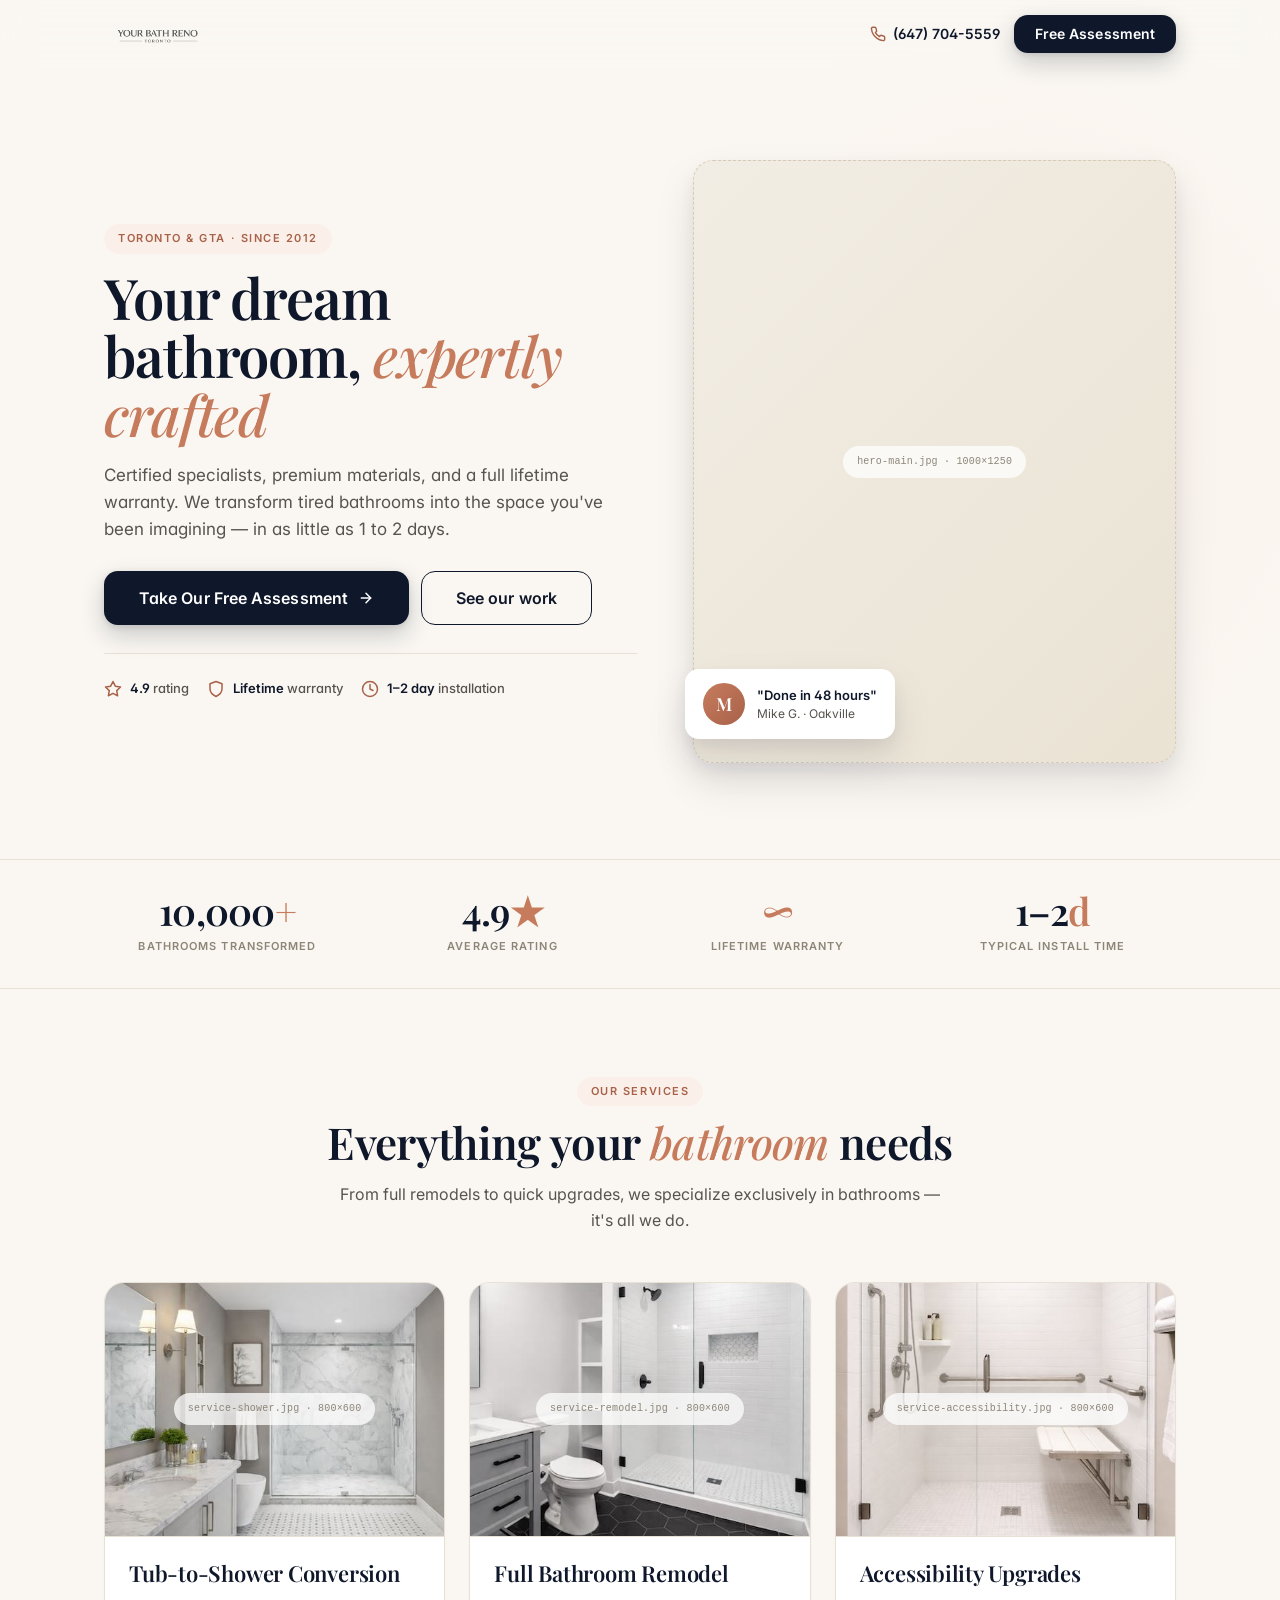
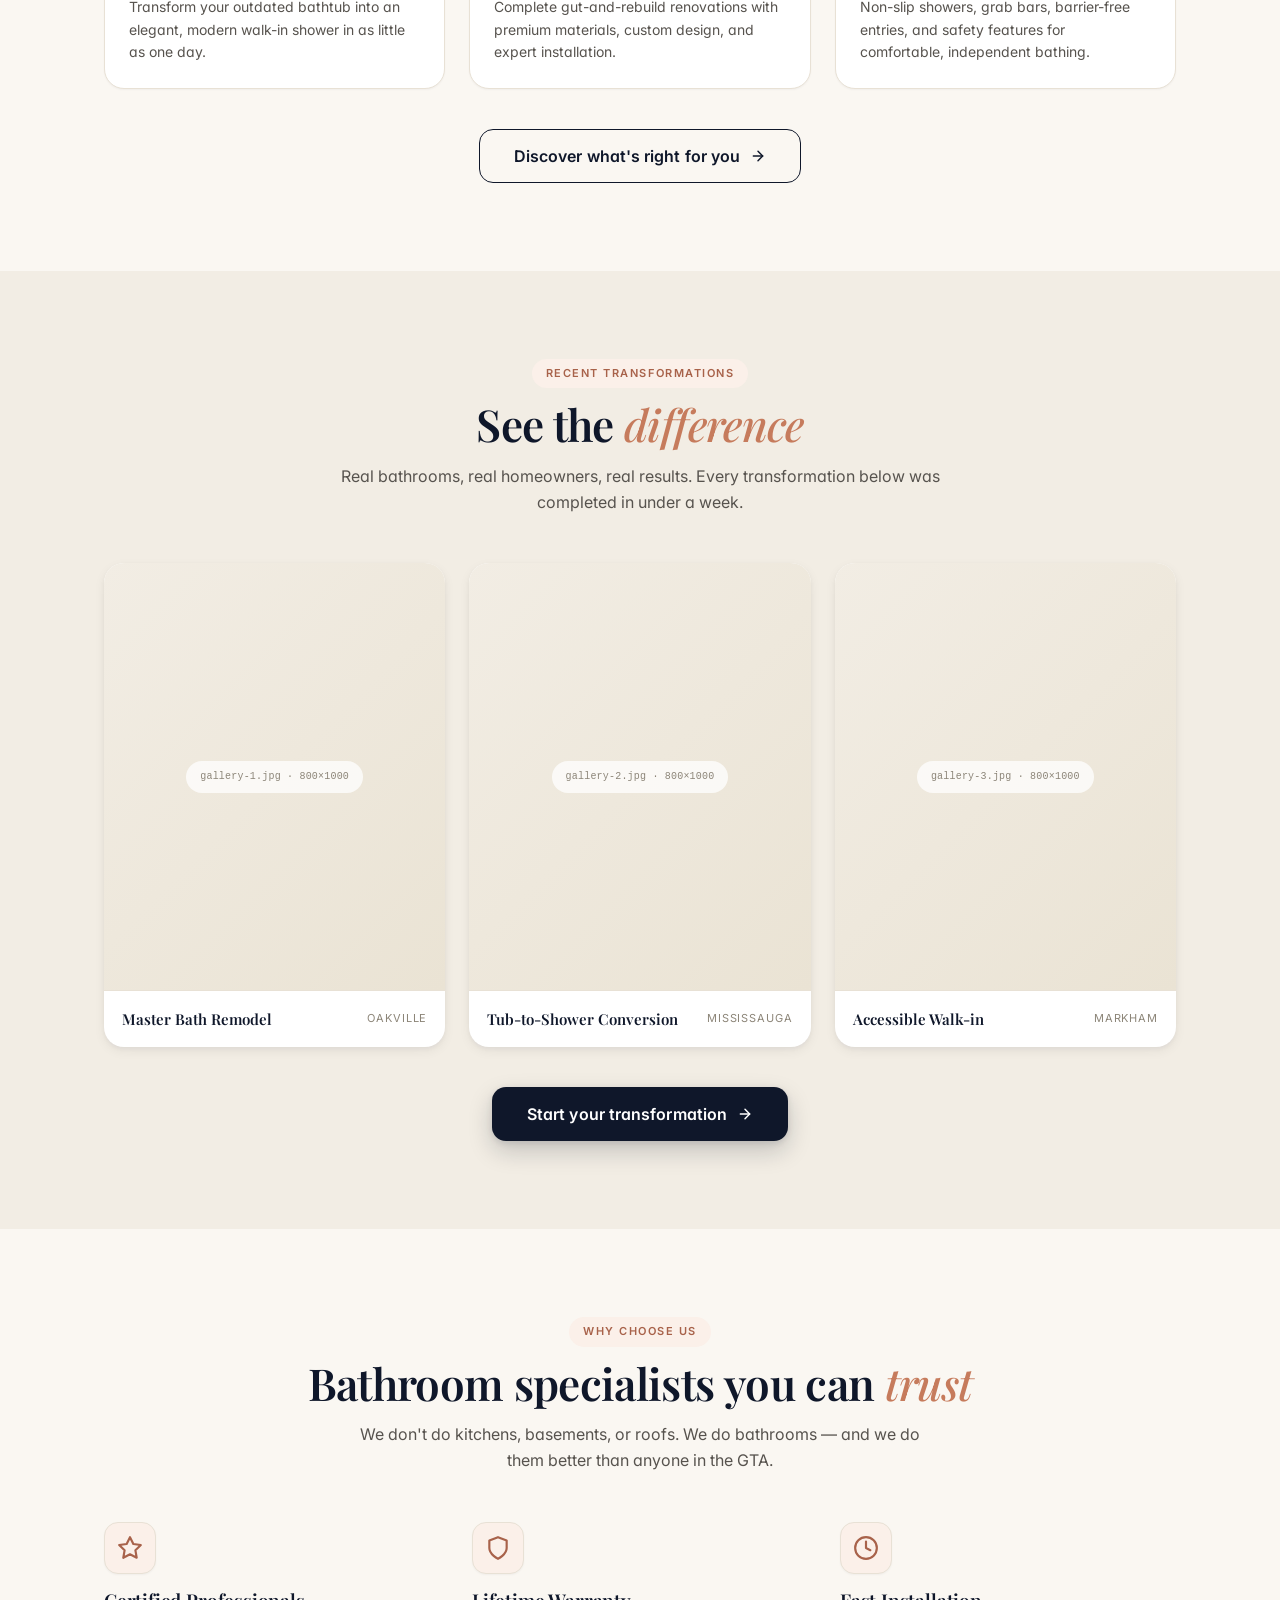
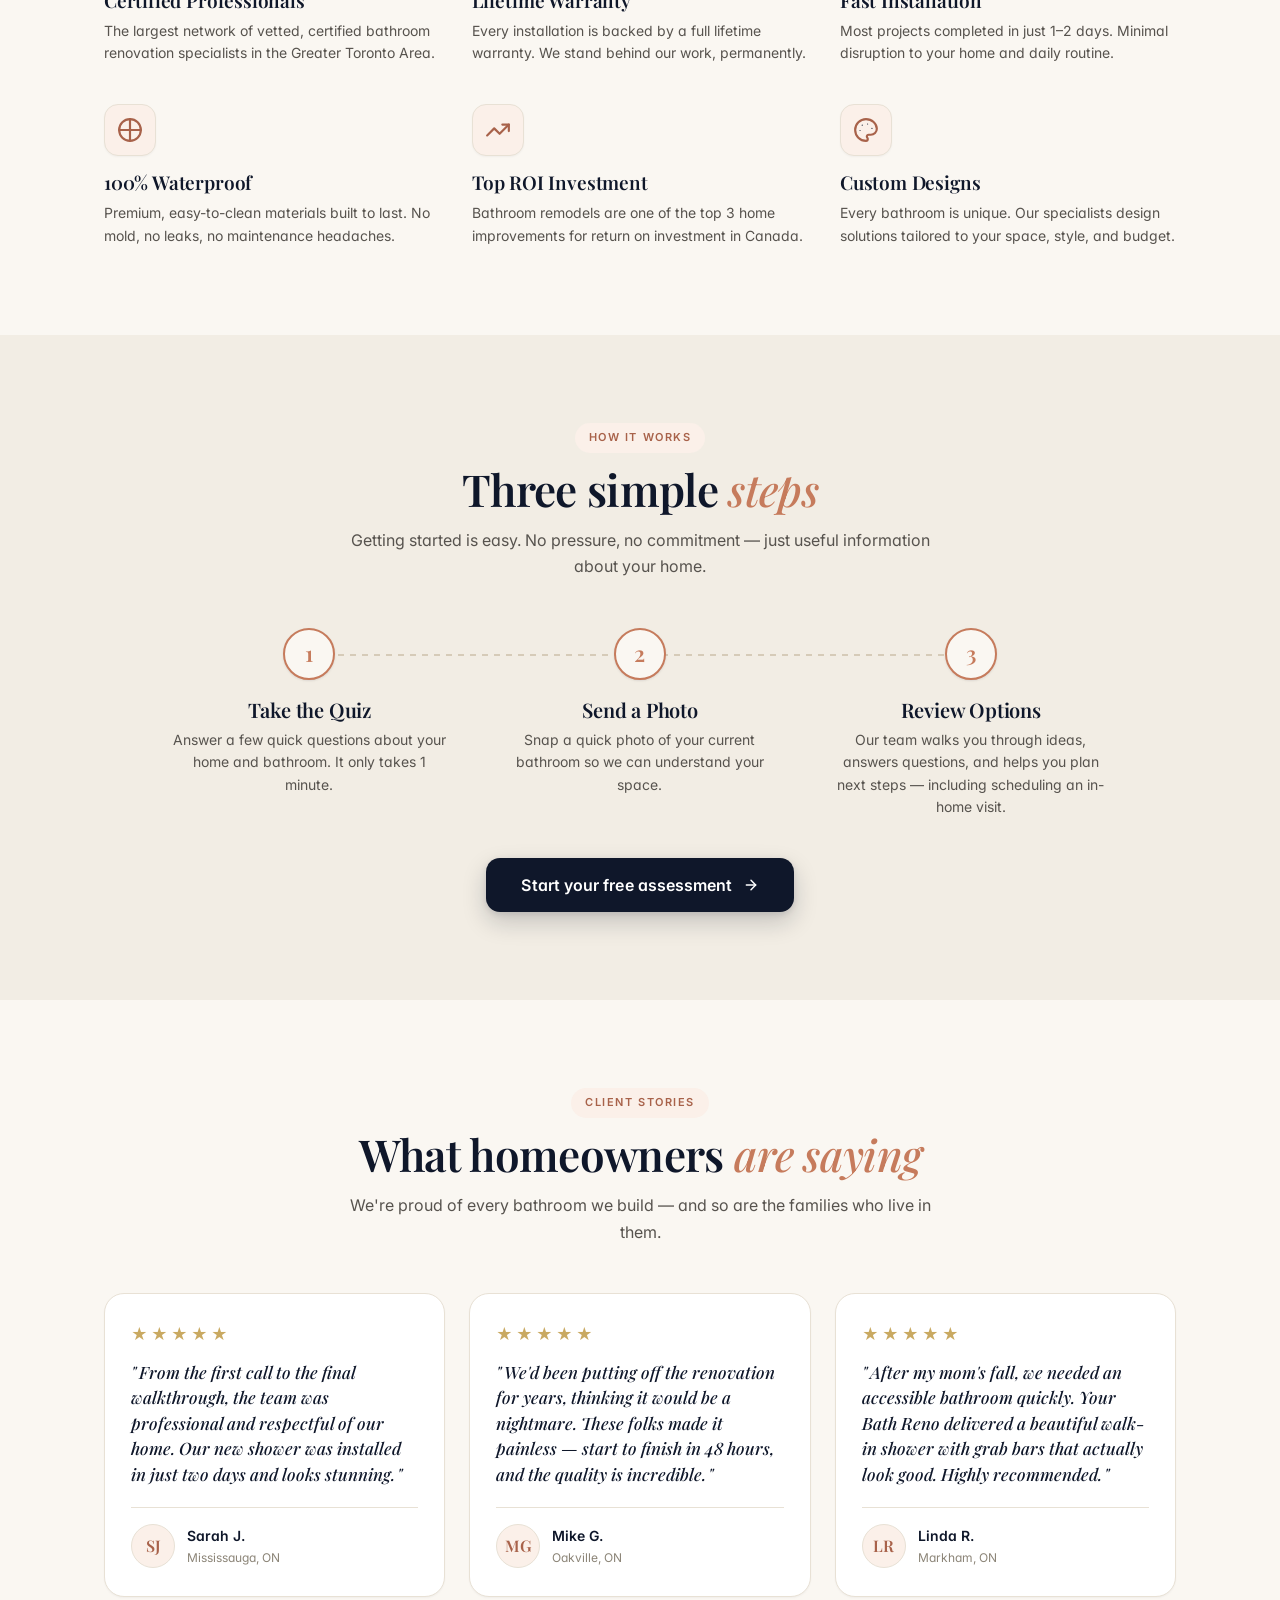
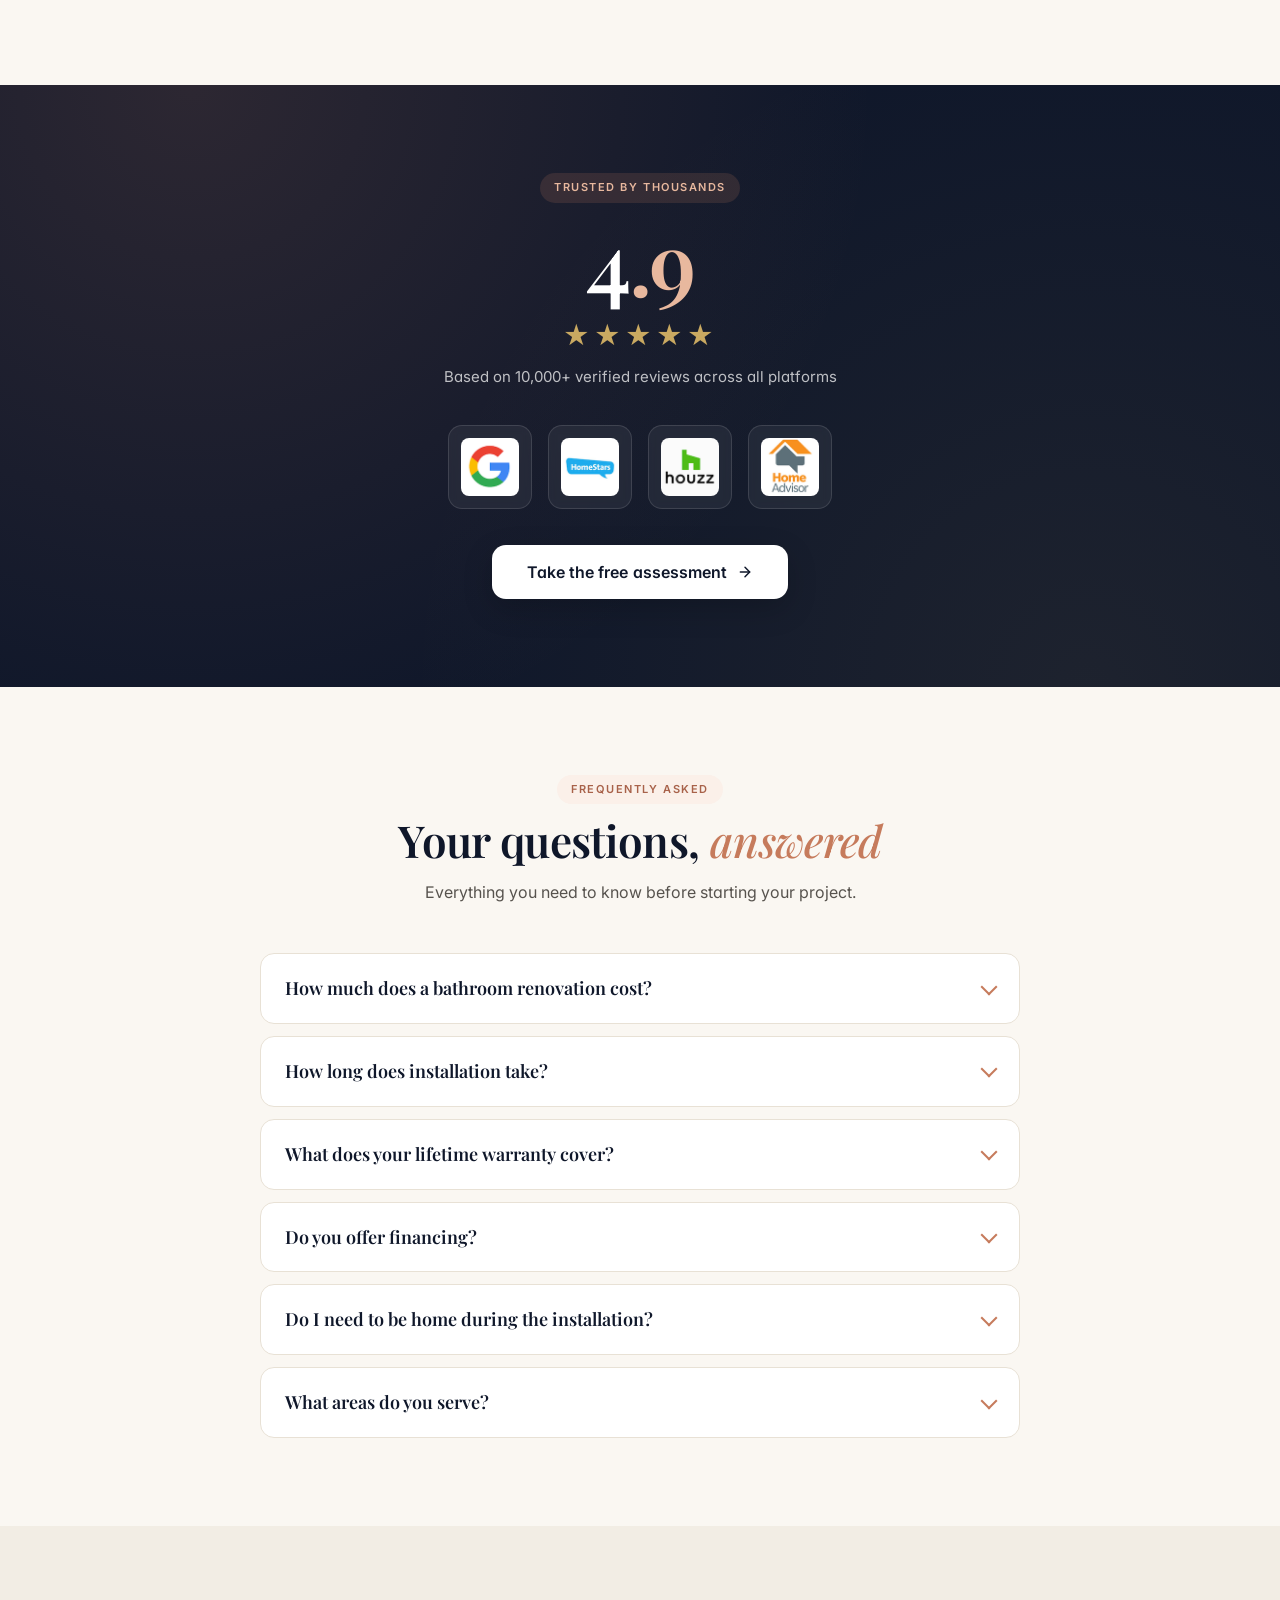
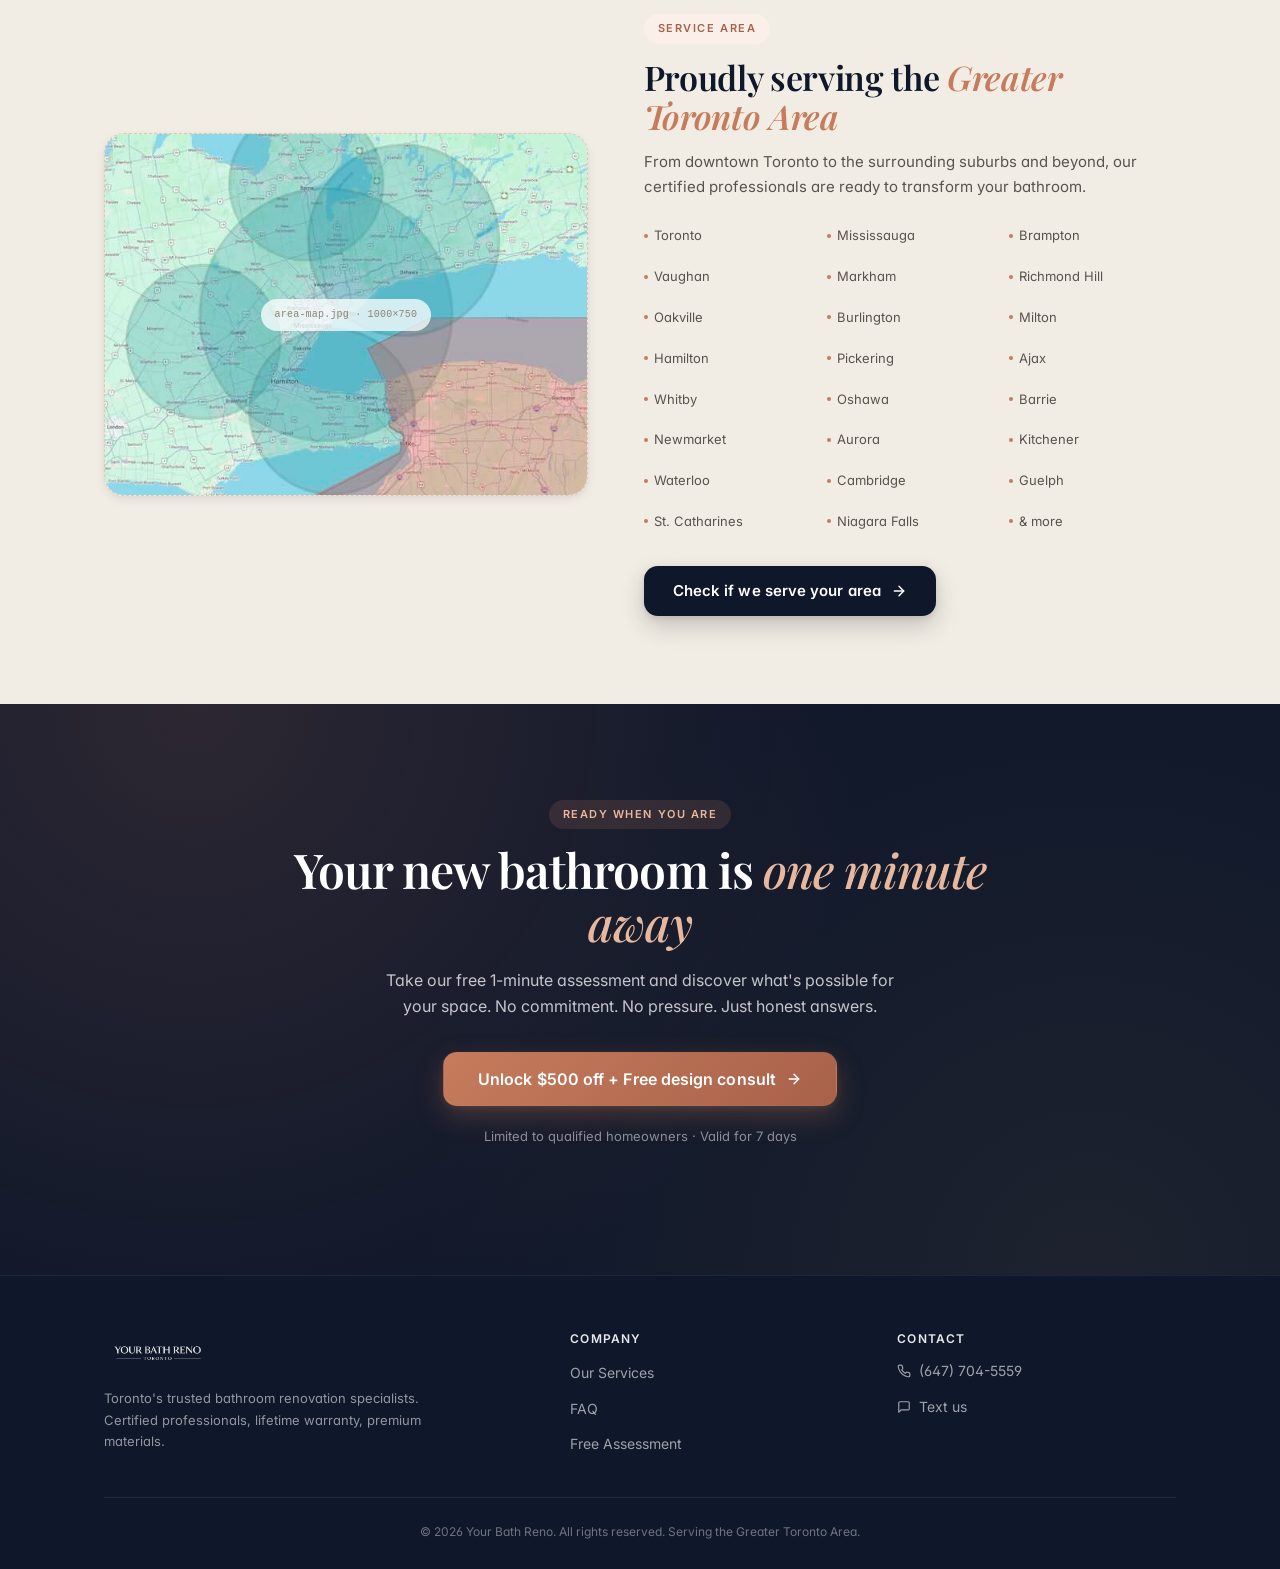
==== index.html @ 3506a666 "Cambio de flaoting card en el home se ajusto el floating card a un z-index 3 para que quede arriba d" ====
<!DOCTYPE html>
<html lang="en">
<head>
<!-- TikTok Pixel Code Start -->
<script>
!function (w, d, t) {
  w.TiktokAnalyticsObject=t;var ttq=w[t]=w[t]||[];ttq.methods=["page","track","identify","instances","debug","on","off","once","ready","alias","group","enableCookie","disableCookie","holdConsent","revokeConsent","grantConsent"],ttq.setAndDefer=function(t,e){t[e]=function(){t.push([e].concat(Array.prototype.slice.call(arguments,0)))}};for(var i=0;i<ttq.methods.length;i++)ttq.setAndDefer(ttq,ttq.methods[i]);ttq.instance=function(t){for(
var e=ttq._i[t]||[],n=0;n<ttq.methods.length;n++)ttq.setAndDefer(e,ttq.methods[n]);return e},ttq.load=function(e,n){var r="https://analytics.tiktok.com/i18n/pixel/events.js",o=n&&n.partner;ttq._i=ttq._i||{},ttq._i[e]=[],ttq._i[e]._u=r,ttq._t=ttq._t||{},ttq._t[e]=+new Date,ttq._o=ttq._o||{},ttq._o[e]=n||{};n=document.createElement("script")
;n.type="text/javascript",n.async=!0,n.src=r+"?sdkid="+e+"&lib="+t;e=document.getElementsByTagName("script")[0];e.parentNode.insertBefore(n,e)};


  ttq.load('D79QTQBC77UA7GO2TSJG');
  ttq.page();
}(window, document, 'ttq');
</script>
<!-- TikTok Pixel Code End -->
<meta charset="UTF-8">
<meta name="viewport" content="width=device-width,initial-scale=1.0">
<meta name="apple-mobile-web-app-capable" content="yes">
<meta name="theme-color" content="#FAF7F2">
<meta property="og:title" content="Your Bath Reno — Bathroom Renovation Specialists">
<meta property="og:description" content="Toronto's trusted bathroom renovation experts. Certified professionals, lifetime warranty, premium materials.">
<meta property="og:url" content="https://yourbathreno.com">
<meta property="og:image" content="https://yourbathreno.com/preview.jpg">
<script async src="https://www.googletagmanager.com/gtag/js?id=G-YTF6K0LFGK"></script>
<script>
  window.dataLayer = window.dataLayer || [];
  function gtag(){dataLayer.push(arguments);}
  gtag('js', new Date());
  gtag('config', 'G-YTF6K0LFGK');
</script>
<title>Your Bath Reno — Bathroom Renovation Specialists | Toronto & GTA</title>
<link rel="icon" type="image/png" href="favicon.png">
<link rel="preconnect" href="https://fonts.googleapis.com">
<link rel="preconnect" href="https://fonts.gstatic.com" crossorigin>
<link href="https://fonts.googleapis.com/css2?family=Playfair+Display:ital,wght@0,400;0,500;0,600;0,700;1,500;1,600&family=Inter:wght@400;500;600;700&display=swap" rel="stylesheet">
<style>
/* ═══════════════════════════════════════════════════════════════
   YOUR BATH RENO — LANDING PAGE
   Editorial Warm design system (matches /quiz/)
   Palette: Charcoal + Warm Cream + Copper
   Typography: Playfair Display + Inter
   ═══════════════════════════════════════════════════════════════ */

:root {
  /* Editorial Warm palette */
  --charcoal:        #0F172A;
  --charcoal-800:    #1C2433;
  --charcoal-700:    #2D3748;
  --cream:           #FAF7F2;
  --cream-dark:      #F2EDE4;
  --cream-darker:    #EAE3D4;
  --copper:          #C67B5C;
  --copper-dark:     #A8624A;
  --copper-darker:   #8A4E3A;
  --copper-light:    #E8B89E;
  --copper-tint:     #FBF0E9;
  --border:          #E8E1D5;
  --border-strong:   #D6CBB8;
  --text-dark:       #0F172A;
  --text-mid:        #57534E;
  --text-light:      #8C8578;
  --white:           #FFFFFF;
  --gold:            #C9A961;
  --danger:          #B5443A;

  --radius-sm: 8px;
  --radius:    14px;
  --radius-lg: 20px;
  --radius-xl: 24px;

  --shadow-xs: 0 1px 2px rgba(15,23,42,.04);
  --shadow-sm: 0 1px 3px rgba(15,23,42,.06), 0 1px 2px rgba(15,23,42,.04);
  --shadow:    0 4px 12px rgba(15,23,42,.06), 0 2px 4px rgba(15,23,42,.04);
  --shadow-md: 0 10px 24px rgba(15,23,42,.08), 0 4px 8px rgba(15,23,42,.04);
  --shadow-lg: 0 20px 40px rgba(15,23,42,.1), 0 8px 16px rgba(15,23,42,.05);
  --shadow-copper: 0 10px 28px rgba(198,123,92,.28), 0 2px 6px rgba(198,123,92,.15);

  --font-serif: 'Playfair Display', Georgia, 'Times New Roman', serif;
  --font-sans:  'Inter', -apple-system, BlinkMacSystemFont, 'Segoe UI', sans-serif;

  --ease: cubic-bezier(.2,.8,.2,1);
  --ease-out: cubic-bezier(0,0,.2,1);

  --max-w: 1120px;
  --max-w-text: 720px;
}

*, *::before, *::after { margin: 0; padding: 0; box-sizing: border-box; }
html {
  scroll-behavior: smooth;
  scroll-padding-top: 80px;
}
body {
  font-family: var(--font-sans);
  color: var(--text-dark);
  background: var(--cream);
  overflow-x: hidden;
  -webkit-font-smoothing: antialiased;
  -moz-osx-font-smoothing: grayscale;
  font-feature-settings: 'cv02','cv03','cv04','cv11';
  text-rendering: optimizeLegibility;
  line-height: 1.6;
}
img { display: block; max-width: 100%; }
a { color: inherit; text-decoration: none; }
button { font-family: inherit; background: none; border: 0; cursor: pointer; color: inherit; }
svg { display: block; }
h1, h2, h3, h4 { font-family: var(--font-serif); font-weight: 600; letter-spacing: -.01em; line-height: 1.15; color: var(--charcoal); }

/* ═══ Layout primitives ═══ */
.container { width: 100%; max-width: var(--max-w); margin: 0 auto; padding: 0 24px; }
.section   { padding: 88px 0; position: relative; }
.section-tight { padding: 64px 0; }
.section-alt  { background: var(--cream-dark); }
.section-dark {
  background: var(--charcoal);
  background-image:
    radial-gradient(circle at 15% 0%, rgba(198,123,92,.16), transparent 55%),
    radial-gradient(circle at 85% 100%, rgba(201,169,97,.08), transparent 55%);
  color: var(--white);
}

.eyebrow {
  display: inline-block;
  font-size: 11px;
  font-weight: 600;
  letter-spacing: .14em;
  text-transform: uppercase;
  color: var(--copper-dark);
  padding: 6px 14px;
  background: var(--copper-tint);
  border-radius: 999px;
  margin-bottom: 14px;
}
.section-dark .eyebrow {
  background: rgba(198,123,92,.16);
  color: var(--copper-light);
}
.section-heading { text-align: center; margin-bottom: 48px; }
.section-heading .eyebrow { margin-bottom: 12px; }
.section-title {
  font-size: clamp(28px, 4.5vw, 44px);
  font-weight: 600;
  color: var(--charcoal);
  line-height: 1.1;
  max-width: 720px;
  margin: 0 auto 14px;
  letter-spacing: -.015em;
}
.section-dark .section-title { color: var(--white); }
.section-title .accent { color: var(--copper); font-style: italic; font-weight: 500; }
.section-dark .section-title .accent { color: var(--copper-light); }
.section-subtitle {
  font-size: 16px;
  color: var(--text-mid);
  line-height: 1.65;
  max-width: 600px;
  margin: 0 auto;
}
.section-dark .section-subtitle { color: rgba(255,255,255,.72); }

/* ═══ Buttons ═══ */
.btn {
  display: inline-flex;
  align-items: center;
  gap: 10px;
  padding: 16px 28px;
  border-radius: var(--radius);
  font-family: var(--font-sans);
  font-size: 15px;
  font-weight: 600;
  letter-spacing: .005em;
  cursor: pointer;
  transition: all .25s var(--ease);
  border: 1.5px solid transparent;
  white-space: nowrap;
  line-height: 1;
}
.btn svg { width: 16px; height: 16px; stroke: currentColor; stroke-width: 2.2; fill: none; stroke-linecap: round; stroke-linejoin: round; }
.btn-primary {
  background: var(--charcoal);
  color: var(--white);
  box-shadow: 0 10px 24px rgba(15,23,42,.2), 0 2px 6px rgba(15,23,42,.1);
}
.btn-primary:hover { background: var(--charcoal-800); transform: translateY(-1px); }
.btn-primary:active { transform: translateY(0); }
.btn-copper {
  background: linear-gradient(135deg, var(--copper), var(--copper-dark));
  color: var(--white);
  box-shadow: var(--shadow-copper);
}
.btn-copper:hover { transform: translateY(-1px); filter: brightness(1.05); }
.btn-outline {
  background: transparent;
  color: var(--charcoal);
  border-color: var(--charcoal);
}
.btn-outline:hover { background: var(--charcoal); color: var(--white); }
.section-dark .btn-outline { color: var(--white); border-color: var(--white); }
.section-dark .btn-outline:hover { background: var(--white); color: var(--charcoal); }
.btn-white {
  background: var(--white);
  color: var(--charcoal);
  box-shadow: 0 10px 30px rgba(0,0,0,.18);
}
.btn-white:hover { transform: translateY(-1px); box-shadow: 0 14px 38px rgba(0,0,0,.25); }
.btn-lg { padding: 18px 34px; font-size: 16px; }
.cta-center { text-align: center; margin-top: 40px; }

/* ═══ Image slot (same treatment as quiz) ═══ */
.img-slot {
  position: relative;
  background: linear-gradient(135deg, var(--cream-dark), var(--cream-darker));
  border: 1.5px dashed var(--border-strong);
  border-radius: var(--radius);
  overflow: hidden;
  display: flex;
  align-items: center;
  justify-content: center;
}
.img-slot::before {
  content: attr(data-name) ' · ' attr(data-size);
  font-family: ui-monospace, 'SF Mono', Consolas, monospace;
  font-size: 10px;
  color: var(--text-light);
  padding: 8px 14px;
  text-align: center;
  background: rgba(255,255,255,.75);
  border-radius: 999px;
  white-space: nowrap;
  letter-spacing: .02em;
  z-index: 3;
}
.img-slot img {
  position: absolute;
  inset: 0;
  width: 100%;
  height: 100%;
  object-fit: cover;
  z-index: 2;
}

/* ═══ NAV ═══ */
.nav {
  position: fixed;
  top: 0; left: 0; right: 0;
  z-index: 50;
  background: rgba(250,247,242,.88);
  backdrop-filter: blur(16px);
  -webkit-backdrop-filter: blur(16px);
  border-bottom: 1px solid transparent;
  transition: all .3s var(--ease);
}
.nav.scrolled {
  background: rgba(250,247,242,.96);
  border-bottom-color: var(--border);
  box-shadow: 0 4px 12px rgba(15,23,42,.04);
}
.nav-inner {
  display: flex;
  align-items: center;
  justify-content: space-between;
  padding: 14px 24px;
  max-width: var(--max-w);
  margin: 0 auto;
  gap: 16px;
}
.nav-logo { height: 40px; width: auto; object-fit: contain; }
.nav-right { display: flex; align-items: center; gap: 14px; }
.nav-phone {
  display: none;
  align-items: center;
  gap: 7px;
  font-size: 14px;
  font-weight: 600;
  color: var(--charcoal);
}
.nav-phone svg { width: 16px; height: 16px; stroke: var(--copper-dark); stroke-width: 2.2; fill: none; stroke-linecap: round; stroke-linejoin: round; }
@media (min-width: 640px) { .nav-phone { display: inline-flex; } }
.nav-cta { padding: 11px 20px; font-size: 14px; }

/* ═══ HERO ═══ */
.hero {
  padding: 140px 0 72px;
  background: var(--cream);
  position: relative;
  overflow: hidden;
}
.hero::before {
  content: '';
  position: absolute;
  top: 0; right: -10%;
  width: 60%;
  height: 100%;
  background: radial-gradient(ellipse at center, var(--copper-tint), transparent 70%);
  pointer-events: none;
  opacity: .8;
}
.hero-inner {
  position: relative;
  z-index: 2;
  display: grid;
  grid-template-columns: 1fr;
  gap: 40px;
  align-items: center;
}
@media (min-width: 900px) {
  .hero { padding: 160px 0 96px; }
  .hero-inner { grid-template-columns: 1.05fr .95fr; gap: 56px; }
}
.hero-text { max-width: 560px; }
.hero-title {
  font-size: clamp(34px, 5.5vw, 56px);
  font-weight: 600;
  line-height: 1.05;
  letter-spacing: -.02em;
  margin-bottom: 18px;
  color: var(--charcoal);
}
.hero-title .accent { color: var(--copper); font-style: italic; font-weight: 500; }
.hero-desc {
  font-size: 17px;
  color: var(--text-mid);
  line-height: 1.6;
  margin-bottom: 28px;
  max-width: 500px;
}
.hero-actions {
  display: flex;
  gap: 12px;
  flex-wrap: wrap;
  margin-bottom: 28px;
}
.hero-badges {
  display: flex;
  align-items: center;
  gap: 18px;
  flex-wrap: wrap;
  padding-top: 24px;
  border-top: 1px solid var(--border);
}
.hero-badge {
  display: flex;
  align-items: center;
  gap: 8px;
  font-size: 13px;
  font-weight: 500;
  color: var(--text-mid);
}
.hero-badge svg { width: 18px; height: 18px; stroke: var(--copper-dark); stroke-width: 2; fill: none; stroke-linecap: round; stroke-linejoin: round; flex-shrink: 0; }
.hero-badge strong { color: var(--charcoal); font-weight: 600; }

.hero-visual { position: relative; }
.hero-visual .img-slot { aspect-ratio: 4/5; max-width: 500px; margin-left: auto; border-radius: var(--radius-lg); box-shadow: var(--shadow-lg); }
.hero-floating-card {
  position: absolute;
  left: -8px; bottom: 24px;
  background: var(--white);
  padding: 14px 18px;
  border-radius: var(--radius);
  box-shadow: var(--shadow-lg);
  display: flex;
  align-items: center;
  gap: 12px;
  max-width: 240px;
  z-index: 3;
}
@media (max-width: 899px) { .hero-floating-card { display: none; } }
.hero-floating-card .avatar {
  width: 42px; height: 42px;
  border-radius: 50%;
  background: linear-gradient(135deg, var(--copper), var(--copper-dark));
  display: flex;
  align-items: center;
  justify-content: center;
  color: var(--white);
  font-family: var(--font-serif);
  font-size: 18px;
  font-weight: 600;
  flex-shrink: 0;
}
.hero-floating-card .text { font-size: 12px; color: var(--text-mid); line-height: 1.4; }
.hero-floating-card .text strong { display: block; color: var(--charcoal); font-size: 13px; font-weight: 600; margin-bottom: 2px; }

/* ═══ TRUST BAR ═══ */
.trust-bar {
  background: var(--cream);
  border-top: 1px solid var(--border);
  border-bottom: 1px solid var(--border);
  padding: 32px 0;
}
.trust-grid {
  display: grid;
  grid-template-columns: repeat(2, 1fr);
  gap: 28px;
  text-align: center;
}
@media (min-width: 720px) { .trust-grid { grid-template-columns: repeat(4, 1fr); } }
.trust-stat .num {
  font-family: var(--font-serif);
  font-size: clamp(28px, 4vw, 38px);
  font-weight: 600;
  color: var(--charcoal);
  line-height: 1;
  letter-spacing: -.02em;
}
.trust-stat .num .copper { color: var(--copper); }
.trust-stat .label {
  font-size: 11px;
  font-weight: 600;
  color: var(--text-light);
  text-transform: uppercase;
  letter-spacing: .1em;
  margin-top: 8px;
}

/* ═══ SERVICES ═══ */
.services-grid {
  display: grid;
  grid-template-columns: 1fr;
  gap: 24px;
}
@media (min-width: 640px) { .services-grid { grid-template-columns: repeat(2, 1fr); } }
@media (min-width: 960px) { .services-grid { grid-template-columns: repeat(3, 1fr); } }

.service-card {
  background: var(--white);
  border: 1px solid var(--border);
  border-radius: var(--radius-lg);
  overflow: hidden;
  transition: all .3s var(--ease);
  box-shadow: var(--shadow-xs);
}
.service-card:hover {
  transform: translateY(-4px);
  box-shadow: var(--shadow-lg);
  border-color: var(--border-strong);
}
.service-card .img-slot {
  width: 100%;
  aspect-ratio: 4/3;
  border-radius: 0;
  border: 0;
  border-bottom: 1px solid var(--border);
}
.service-body { padding: 24px; }
.service-body h3 {
  font-size: 22px;
  margin-bottom: 10px;
}
.service-body p {
  font-size: 14px;
  color: var(--text-mid);
  line-height: 1.6;
}

/* ═══ BEFORE / AFTER GALLERY ═══ */
.gallery-grid {
  display: grid;
  grid-template-columns: 1fr;
  gap: 24px;
}
@media (min-width: 720px) { .gallery-grid { grid-template-columns: repeat(3, 1fr); } }
.gallery-item {
  position: relative;
  overflow: hidden;
  border-radius: var(--radius-lg);
  box-shadow: var(--shadow);
  background: var(--white);
}
.gallery-item .img-slot {
  aspect-ratio: 4/5;
  border-radius: 0;
  border: 0;
}
.gallery-caption {
  padding: 16px 18px;
  font-size: 13px;
  color: var(--text-mid);
  display: flex;
  align-items: center;
  justify-content: space-between;
  gap: 12px;
  border-top: 1px solid var(--border);
}
.gallery-caption strong {
  font-family: var(--font-serif);
  font-size: 15px;
  font-weight: 600;
  color: var(--charcoal);
}
.gallery-caption .location { font-size: 11px; color: var(--text-light); text-transform: uppercase; letter-spacing: .08em; }

/* ═══ WHY US ═══ */
.why-grid {
  display: grid;
  grid-template-columns: 1fr;
  gap: 28px;
}
@media (min-width: 640px) { .why-grid { grid-template-columns: repeat(2, 1fr); } }
@media (min-width: 960px) { .why-grid { grid-template-columns: repeat(3, 1fr); gap: 40px 32px; } }
.why-item {
  text-align: left;
}
.why-icon {
  width: 52px; height: 52px;
  border-radius: 14px;
  background: var(--copper-tint);
  border: 1px solid var(--border);
  display: flex;
  align-items: center;
  justify-content: center;
  margin-bottom: 16px;
  box-shadow: var(--shadow-xs);
}
.why-icon svg { width: 26px; height: 26px; stroke: var(--copper-dark); stroke-width: 2; fill: none; stroke-linecap: round; stroke-linejoin: round; }
.why-item h3 {
  font-size: 19px;
  margin-bottom: 8px;
}
.why-item p {
  font-size: 14px;
  color: var(--text-mid);
  line-height: 1.6;
}

/* ═══ HOW IT WORKS ═══ */
.steps {
  display: grid;
  grid-template-columns: 1fr;
  gap: 36px;
  position: relative;
  max-width: 960px;
  margin: 0 auto;
}
@media (min-width: 720px) {
  .steps {
    grid-template-columns: repeat(3, 1fr);
    gap: 32px;
  }
  .steps::before {
    content: '';
    position: absolute;
    top: 26px; left: 16%; right: 16%;
    height: 2px;
    background: repeating-linear-gradient(to right, var(--border-strong) 0 6px, transparent 6px 12px);
    z-index: 0;
  }
}
.step {
  text-align: center;
  padding: 0 12px;
  position: relative;
  z-index: 1;
}
.step-num {
  width: 52px; height: 52px;
  border-radius: 50%;
  background: var(--cream);
  border: 2px solid var(--copper);
  color: var(--copper);
  font-family: var(--font-serif);
  font-size: 22px;
  font-weight: 600;
  display: flex;
  align-items: center;
  justify-content: center;
  margin: 0 auto 18px;
  box-shadow: var(--shadow-sm);
}
.step h3 { font-size: 20px; margin-bottom: 8px; }
.step p { font-size: 14px; color: var(--text-mid); line-height: 1.6; }

/* ═══ TESTIMONIALS ═══ */
.testimonials-grid {
  display: grid;
  grid-template-columns: 1fr;
  gap: 24px;
}
@media (min-width: 720px) { .testimonials-grid { grid-template-columns: repeat(3, 1fr); } }
.testimonial-card {
  background: var(--white);
  border: 1px solid var(--border);
  border-radius: var(--radius-lg);
  padding: 28px 26px;
  box-shadow: var(--shadow-xs);
  display: flex;
  flex-direction: column;
  transition: all .3s var(--ease);
}
.testimonial-card:hover { box-shadow: var(--shadow); transform: translateY(-2px); }
.testimonial-stars {
  color: var(--gold);
  font-size: 16px;
  letter-spacing: 3px;
  margin-bottom: 12px;
}
.testimonial-quote {
  font-family: var(--font-serif);
  font-size: 17px;
  font-style: italic;
  font-weight: 500;
  color: var(--charcoal);
  line-height: 1.5;
  margin-bottom: 20px;
  flex: 1;
}
.testimonial-quote::before { content: '"'; margin-right: 2px; }
.testimonial-quote::after  { content: '"'; margin-left: 2px; }
.testimonial-author {
  display: flex;
  align-items: center;
  gap: 12px;
  padding-top: 16px;
  border-top: 1px solid var(--border);
}
.testimonial-avatar {
  width: 44px; height: 44px;
  border-radius: 50%;
  overflow: hidden;
  flex-shrink: 0;
  background: var(--copper-tint);
  border: 1px solid var(--border);
  position: relative;
}
.testimonial-avatar::before {
  content: attr(data-initials);
  position: absolute;
  inset: 0;
  display: flex;
  align-items: center;
  justify-content: center;
  font-family: var(--font-serif);
  font-size: 16px;
  font-weight: 600;
  color: var(--copper-dark);
}
.testimonial-avatar img {
  position: absolute;
  inset: 0;
  width: 100%;
  height: 100%;
  object-fit: cover;
}
.testimonial-meta .name {
  font-size: 14px;
  font-weight: 600;
  color: var(--charcoal);
}
.testimonial-meta .location {
  font-size: 12px;
  color: var(--text-light);
  margin-top: 1px;
}

/* ═══ REVIEWS (dark section) ═══ */
.reviews-hero { text-align: center; max-width: 560px; margin: 0 auto; }
.reviews-rating {
  font-family: var(--font-serif);
  font-size: clamp(56px, 10vw, 88px);
  font-weight: 600;
  color: var(--white);
  line-height: 1;
  letter-spacing: -.03em;
}
.reviews-rating .decimal { color: var(--copper-light); }
.reviews-stars { color: var(--gold); font-size: 26px; margin: 10px 0; letter-spacing: 4px; }
.reviews-count {
  font-size: 15px;
  color: rgba(255,255,255,.72);
  margin-bottom: 36px;
  line-height: 1.5;
}
.reviews-badges {
  display: flex;
  align-items: center;
  justify-content: center;
  gap: 16px;
  flex-wrap: wrap;
  margin-bottom: 36px;
}
.review-badge {
  width: 84px; height: 84px;
  background: rgba(255,255,255,.06);
  border: 1px solid rgba(255,255,255,.12);
  border-radius: var(--radius);
  display: flex;
  align-items: center;
  justify-content: center;
  backdrop-filter: blur(4px);
  transition: all .3s var(--ease);
}
.review-badge:hover { background: rgba(255,255,255,.1); transform: translateY(-2px); }
.review-badge img { max-width: 58px; max-height: 58px; object-fit: contain; border-radius: 8px; }
.review-badge .fallback { font-size: 11px; font-weight: 600; color: rgba(255,255,255,.85); }

/* ═══ FAQ ═══ */
.faq-list {
  max-width: 760px;
  margin: 0 auto;
  display: flex;
  flex-direction: column;
  gap: 12px;
}
.faq-item {
  background: var(--white);
  border: 1px solid var(--border);
  border-radius: var(--radius);
  overflow: hidden;
  transition: all .25s var(--ease);
}
.faq-item[open] { border-color: var(--copper); box-shadow: var(--shadow); }
.faq-item summary {
  list-style: none;
  cursor: pointer;
  padding: 20px 24px;
  display: flex;
  align-items: center;
  justify-content: space-between;
  gap: 16px;
  font-family: var(--font-serif);
  font-size: 18px;
  font-weight: 600;
  color: var(--charcoal);
}
.faq-item summary::-webkit-details-marker { display: none; }
.faq-item summary::after {
  content: '';
  width: 12px; height: 12px;
  border-right: 2px solid var(--copper);
  border-bottom: 2px solid var(--copper);
  transform: rotate(45deg);
  transition: transform .3s var(--ease);
  flex-shrink: 0;
  margin-bottom: 4px;
}
.faq-item[open] summary::after { transform: rotate(-135deg); margin-bottom: -4px; }
.faq-item .faq-body {
  padding: 0 24px 22px;
  font-size: 15px;
  color: var(--text-mid);
  line-height: 1.65;
}

/* ═══ SERVICE AREA ═══ */
.area-content {
  display: grid;
  grid-template-columns: 1fr;
  gap: 40px;
  align-items: center;
}
@media (min-width: 900px) { .area-content { grid-template-columns: 1fr 1.1fr; gap: 56px; } }
.area-visual .img-slot {
  aspect-ratio: 4/3;
  border-radius: var(--radius-lg);
  box-shadow: var(--shadow);
}
.area-text h3 {
  font-size: clamp(26px, 3.5vw, 34px);
  margin-bottom: 14px;
  line-height: 1.15;
}
.area-text p {
  font-size: 15px;
  color: var(--text-mid);
  line-height: 1.65;
  margin-bottom: 20px;
}
.cities-grid {
  display: grid;
  grid-template-columns: repeat(2, 1fr);
  gap: 8px 16px;
  margin-bottom: 28px;
}
@media (min-width: 520px) { .cities-grid { grid-template-columns: repeat(3, 1fr); } }
.city-chip {
  font-size: 13px;
  color: var(--text-mid);
  padding: 6px 0;
  display: flex;
  align-items: center;
  gap: 6px;
}
.city-chip::before {
  content: '';
  width: 4px; height: 4px;
  border-radius: 50%;
  background: var(--copper);
  flex-shrink: 0;
}

/* ═══ FINAL CTA ═══ */
.final-cta {
  text-align: center;
  padding: 96px 24px;
  max-width: 760px;
  margin: 0 auto;
}
.final-cta h2 {
  font-size: clamp(32px, 5vw, 48px);
  color: var(--white);
  line-height: 1.1;
  margin-bottom: 18px;
  letter-spacing: -.02em;
}
.final-cta h2 .accent { color: var(--copper-light); font-style: italic; font-weight: 500; }
.final-cta p {
  font-size: 16px;
  color: rgba(255,255,255,.75);
  line-height: 1.65;
  margin-bottom: 32px;
  max-width: 520px;
  margin-left: auto;
  margin-right: auto;
}

/* ═══ FOOTER ═══ */
.footer {
  background: var(--charcoal);
  color: rgba(255,255,255,.65);
  padding: 56px 0 28px;
  border-top: 1px solid rgba(255,255,255,.06);
}
.footer-grid {
  display: grid;
  grid-template-columns: 1fr;
  gap: 36px;
  margin-bottom: 40px;
}
@media (min-width: 720px) { .footer-grid { grid-template-columns: 1.5fr 1fr 1fr; gap: 48px; } }
.footer-brand .footer-logo { height: 40px; margin-bottom: 16px; }
.footer-brand p { font-size: 13px; color: rgba(255,255,255,.55); line-height: 1.65; max-width: 320px; }
.footer-col h4 {
  font-family: var(--font-sans);
  font-size: 12px;
  font-weight: 600;
  color: rgba(255,255,255,.9);
  letter-spacing: .1em;
  text-transform: uppercase;
  margin-bottom: 14px;
}
.footer-col ul { list-style: none; display: flex; flex-direction: column; gap: 10px; }
.footer-col a {
  color: rgba(255,255,255,.6);
  font-size: 14px;
  transition: color .2s var(--ease);
  display: inline-flex;
  align-items: center;
  gap: 8px;
}
.footer-col a:hover { color: var(--copper-light); }
.footer-col svg { width: 14px; height: 14px; stroke: currentColor; stroke-width: 2; fill: none; stroke-linecap: round; stroke-linejoin: round; }

.footer-copy {
  text-align: center;
  font-size: 12px;
  color: rgba(255,255,255,.4);
  padding-top: 24px;
  border-top: 1px solid rgba(255,255,255,.08);
}

/* ═══ Reveal on scroll ═══ */
.reveal {
  opacity: 0;
  transform: translateY(24px);
  transition: opacity .7s var(--ease), transform .7s var(--ease);
}
.reveal.visible { opacity: 1; transform: translateY(0); }

/* ═══ Accessibility ═══ */
@media (prefers-reduced-motion: reduce) {
  *, *::before, *::after {
    animation-duration: .01ms !important;
    animation-iteration-count: 1 !important;
    transition-duration: .01ms !important;
    scroll-behavior: auto !important;
  }
  .reveal { opacity: 1; transform: none; }
}
a:focus-visible, button:focus-visible, .btn:focus-visible, summary:focus-visible {
  outline: 2px solid var(--copper);
  outline-offset: 3px;
  border-radius: var(--radius-sm);
}
</style>
</head>
<body>

<!-- ═══ NAV ═══ -->
<nav class="nav" id="nav">
  <div class="nav-inner">
    <a href="#top" aria-label="Home"><img src="logo.png" alt="Your Bath Reno" class="nav-logo"></a>
    <div class="nav-right">
      <a href="tel:+16477045559" class="nav-phone">
        <svg viewBox="0 0 24 24"><path d="M22 16.92v3a2 2 0 0 1-2.18 2 19.79 19.79 0 0 1-8.63-3.07 19.5 19.5 0 0 1-6-6 19.79 19.79 0 0 1-3.07-8.67A2 2 0 0 1 4.11 2h3a2 2 0 0 1 2 1.72 12.84 12.84 0 0 0 .7 2.81 2 2 0 0 1-.45 2.11L8.09 9.91a16 16 0 0 0 6 6l1.27-1.27a2 2 0 0 1 2.11-.45 12.84 12.84 0 0 0 2.81.7A2 2 0 0 1 22 16.92z"/></svg>
        (647) 704-5559
      </a>
      <a href="quiz/?c=organic&m=web&r=general&a=web&t=menu" class="btn btn-primary nav-cta">Free Assessment</a>
    </div>
  </div>
</nav>

<!-- ═══ HERO ═══ -->
<section class="hero" id="top">
  <div class="container hero-inner">
    <div class="hero-text">
      <span class="eyebrow">Toronto & GTA · Since 2012</span>
      <h1 class="hero-title">Your dream bathroom, <span class="accent">expertly crafted</span></h1>
      <p class="hero-desc">Certified specialists, premium materials, and a full lifetime warranty. We transform tired bathrooms into the space you've been imagining — in as little as 1 to 2 days.</p>
      <div class="hero-actions">
        <a href="quiz/?c=organic&m=web&r=general&a=web&t=hero" class="btn btn-primary btn-lg">Take Our Free Assessment
          <svg viewBox="0 0 24 24"><path d="M5 12h14"/><path d="m12 5 7 7-7 7"/></svg>
        </a>
        <a href="#services" class="btn btn-outline btn-lg">See our work</a>
      </div>
      <div class="hero-badges">
        <div class="hero-badge">
          <svg viewBox="0 0 24 24"><polygon points="12 2 15.09 8.26 22 9.27 17 14.14 18.18 21.02 12 17.77 5.82 21.02 7 14.14 2 9.27 8.91 8.26 12 2"/></svg>
          <span><strong>4.9</strong> rating</span>
        </div>
        <div class="hero-badge">
          <svg viewBox="0 0 24 24"><path d="M12 22s8-4 8-10V5l-8-3-8 3v7c0 6 8 10 8 10z"/></svg>
          <span><strong>Lifetime</strong> warranty</span>
        </div>
        <div class="hero-badge">
          <svg viewBox="0 0 24 24"><circle cx="12" cy="12" r="10"/><polyline points="12 6 12 12 16 14"/></svg>
          <span><strong>1–2 day</strong> installation</span>
        </div>
      </div>
    </div>
    <div class="hero-visual">
      <div class="img-slot" data-name="hero-main.jpg" data-size="1000×1250">
        <img src="images/hero-main.jpg" alt="Premium finished bathroom" onerror="this.style.display='none'">
      </div>
      <div class="hero-floating-card">
        <div class="avatar">M</div>
        <div class="text"><strong>"Done in 48 hours"</strong>Mike G. · Oakville</div>
      </div>
    </div>
  </div>
</section>

<!-- ═══ TRUST BAR ═══ -->
<section class="trust-bar">
  <div class="container trust-grid">
    <div class="trust-stat">
      <div class="num">10,000<span class="copper">+</span></div>
      <div class="label">Bathrooms transformed</div>
    </div>
    <div class="trust-stat">
      <div class="num">4.9<span class="copper">★</span></div>
      <div class="label">Average rating</div>
    </div>
    <div class="trust-stat">
      <div class="num"><span class="copper">∞</span></div>
      <div class="label">Lifetime warranty</div>
    </div>
    <div class="trust-stat">
      <div class="num">1–2<span class="copper">d</span></div>
      <div class="label">Typical install time</div>
    </div>
  </div>
</section>

<!-- ═══ SERVICES ═══ -->
<section class="section" id="services">
  <div class="container">
    <div class="section-heading reveal">
      <span class="eyebrow">Our Services</span>
      <h2 class="section-title">Everything your <span class="accent">bathroom</span> needs</h2>
      <p class="section-subtitle">From full remodels to quick upgrades, we specialize exclusively in bathrooms — it's all we do.</p>
    </div>
    <div class="services-grid">

      <div class="service-card reveal">
        <div class="img-slot" data-name="service-shower.jpg" data-size="800×600">
          <img src="images/service-shower.jpg" alt="Tub-to-shower conversion" onerror="this.style.display='none'">
        </div>
        <div class="service-body">
          <h3>Tub-to-Shower Conversion</h3>
          <p>Transform your outdated bathtub into an elegant, modern walk-in shower in as little as one day.</p>
        </div>
      </div>

      <div class="service-card reveal">
        <div class="img-slot" data-name="service-remodel.jpg" data-size="800×600">
          <img src="images/service-remodel.jpg" alt="Full bathroom remodel" onerror="this.style.display='none'">
        </div>
        <div class="service-body">
          <h3>Full Bathroom Remodel</h3>
          <p>Complete gut-and-rebuild renovations with premium materials, custom design, and expert installation.</p>
        </div>
      </div>

      <div class="service-card reveal">
        <div class="img-slot" data-name="service-accessibility.jpg" data-size="800×600">
          <img src="images/service-accessibility.jpg" alt="Accessibility upgrades" onerror="this.style.display='none'">
        </div>
        <div class="service-body">
          <h3>Accessibility Upgrades</h3>
          <p>Non-slip showers, grab bars, barrier-free entries, and safety features for comfortable, independent bathing.</p>
        </div>
      </div>

    </div>
    <div class="cta-center">
      <a href="quiz/?c=organic&m=web&r=general&a=web&t=discover" class="btn btn-outline btn-lg">Discover what's right for you
        <svg viewBox="0 0 24 24"><path d="M5 12h14"/><path d="m12 5 7 7-7 7"/></svg>
      </a>
    </div>
  </div>
</section>

<!-- ═══ BEFORE / AFTER GALLERY ═══ -->
<section class="section section-alt">
  <div class="container">
    <div class="section-heading reveal">
      <span class="eyebrow">Recent Transformations</span>
      <h2 class="section-title">See the <span class="accent">difference</span></h2>
      <p class="section-subtitle">Real bathrooms, real homeowners, real results. Every transformation below was completed in under a week.</p>
    </div>
    <div class="gallery-grid">

      <div class="gallery-item reveal">
        <div class="img-slot" data-name="gallery-1.jpg" data-size="800×1000">
          <img src="images/gallery-1.jpg" alt="Before and after bathroom transformation 1" onerror="this.style.display='none'">
        </div>
        <div class="gallery-caption">
          <strong>Master Bath Remodel</strong>
          <span class="location">Oakville</span>
        </div>
      </div>

      <div class="gallery-item reveal">
        <div class="img-slot" data-name="gallery-2.jpg" data-size="800×1000">
          <img src="images/gallery-2.jpg" alt="Before and after bathroom transformation 2" onerror="this.style.display='none'">
        </div>
        <div class="gallery-caption">
          <strong>Tub-to-Shower Conversion</strong>
          <span class="location">Mississauga</span>
        </div>
      </div>

      <div class="gallery-item reveal">
        <div class="img-slot" data-name="gallery-3.jpg" data-size="800×1000">
          <img src="images/gallery-3.jpg" alt="Before and after bathroom transformation 3" onerror="this.style.display='none'">
        </div>
        <div class="gallery-caption">
          <strong>Accessible Walk-in</strong>
          <span class="location">Markham</span>
        </div>
      </div>

    </div>
    <div class="cta-center">
      <a href="quiz/?c=organic&m=web&r=general&a=web&t=transformation" class="btn btn-primary btn-lg">Start your transformation
        <svg viewBox="0 0 24 24"><path d="M5 12h14"/><path d="m12 5 7 7-7 7"/></svg>
      </a>
    </div>
  </div>
</section>

<!-- ═══ WHY US ═══ -->
<section class="section">
  <div class="container">
    <div class="section-heading reveal">
      <span class="eyebrow">Why Choose Us</span>
      <h2 class="section-title">Bathroom specialists you can <span class="accent">trust</span></h2>
      <p class="section-subtitle">We don't do kitchens, basements, or roofs. We do bathrooms — and we do them better than anyone in the GTA.</p>
    </div>
    <div class="why-grid">

      <div class="why-item reveal">
        <div class="why-icon"><svg viewBox="0 0 24 24"><path d="M12 2l3.09 6.26L22 9.27l-5 4.87 1.18 6.88L12 17.77l-6.18 3.25L7 14.14 2 9.27l6.91-1.01L12 2z"/></svg></div>
        <h3>Certified Professionals</h3>
        <p>The largest network of vetted, certified bathroom renovation specialists in the Greater Toronto Area.</p>
      </div>

      <div class="why-item reveal">
        <div class="why-icon"><svg viewBox="0 0 24 24"><path d="M12 22s8-4 8-10V5l-8-3-8 3v7c0 6 8 10 8 10z"/></svg></div>
        <h3>Lifetime Warranty</h3>
        <p>Every installation is backed by a full lifetime warranty. We stand behind our work, permanently.</p>
      </div>

      <div class="why-item reveal">
        <div class="why-icon"><svg viewBox="0 0 24 24"><circle cx="12" cy="12" r="10"/><polyline points="12 6 12 12 16 14"/></svg></div>
        <h3>Fast Installation</h3>
        <p>Most projects completed in just 1–2 days. Minimal disruption to your home and daily routine.</p>
      </div>

      <div class="why-item reveal">
        <div class="why-icon"><svg viewBox="0 0 24 24"><path d="M12 2v20M2 12h20"/><circle cx="12" cy="12" r="10"/></svg></div>
        <h3>100% Waterproof</h3>
        <p>Premium, easy-to-clean materials built to last. No mold, no leaks, no maintenance headaches.</p>
      </div>

      <div class="why-item reveal">
        <div class="why-icon"><svg viewBox="0 0 24 24"><polyline points="22 7 13.5 15.5 8.5 10.5 2 17"/><polyline points="16 7 22 7 22 13"/></svg></div>
        <h3>Top ROI Investment</h3>
        <p>Bathroom remodels are one of the top 3 home improvements for return on investment in Canada.</p>
      </div>

      <div class="why-item reveal">
        <div class="why-icon"><svg viewBox="0 0 24 24"><circle cx="13.5" cy="6.5" r=".5" fill="currentColor" stroke="none"/><circle cx="17.5" cy="10.5" r=".5" fill="currentColor" stroke="none"/><circle cx="8.5" cy="7.5" r=".5" fill="currentColor" stroke="none"/><circle cx="6.5" cy="12.5" r=".5" fill="currentColor" stroke="none"/><path d="M12 2C6.5 2 2 6.5 2 12s4.5 10 10 10c.926 0 1.648-.746 1.648-1.688 0-.437-.18-.835-.437-1.125-.29-.289-.438-.652-.438-1.125a1.64 1.64 0 0 1 1.668-1.668h1.996c3.051 0 5.555-2.503 5.555-5.554C21.965 6.012 17.461 2 12 2z"/></svg></div>
        <h3>Custom Designs</h3>
        <p>Every bathroom is unique. Our specialists design solutions tailored to your space, style, and budget.</p>
      </div>

    </div>
  </div>
</section>

<!-- ═══ HOW IT WORKS ═══ -->
<section class="section section-alt">
  <div class="container">
    <div class="section-heading reveal">
      <span class="eyebrow">How It Works</span>
      <h2 class="section-title">Three simple <span class="accent">steps</span></h2>
      <p class="section-subtitle">Getting started is easy. No pressure, no commitment — just useful information about your home.</p>
    </div>
    <div class="steps">

      <div class="step reveal">
        <div class="step-num">1</div>
        <h3>Take the Quiz</h3>
        <p>Answer a few quick questions about your home and bathroom. It only takes 1 minute.</p>
      </div>

      <div class="step reveal">
        <div class="step-num">2</div>
        <h3>Send a Photo</h3>
        <p>Snap a quick photo of your current bathroom so we can understand your space.</p>
      </div>

      <div class="step reveal">
        <div class="step-num">3</div>
        <h3>Review Options</h3>
        <p>Our team walks you through ideas, answers questions, and helps you plan next steps — including scheduling an in-home visit.</p>
      </div>

    </div>
    <div class="cta-center">
      <a href="quiz/?c=organic&m=web&r=general&a=web&t=assessment" class="btn btn-primary btn-lg">Start your free assessment
        <svg viewBox="0 0 24 24"><path d="M5 12h14"/><path d="m12 5 7 7-7 7"/></svg>
      </a>
    </div>
  </div>
</section>

<!-- ═══ TESTIMONIALS ═══ -->
<section class="section">
  <div class="container">
    <div class="section-heading reveal">
      <span class="eyebrow">Client Stories</span>
      <h2 class="section-title">What homeowners <span class="accent">are saying</span></h2>
      <p class="section-subtitle">We're proud of every bathroom we build — and so are the families who live in them.</p>
    </div>
    <div class="testimonials-grid">

      <div class="testimonial-card reveal">
        <div class="testimonial-stars">★★★★★</div>
        <p class="testimonial-quote">From the first call to the final walkthrough, the team was professional and respectful of our home. Our new shower was installed in just two days and looks stunning.</p>
        <div class="testimonial-author">
          <div class="testimonial-avatar" data-initials="SJ">
            <img src="images/testimonial-1.jpg" alt="Sarah J." onerror="this.style.display='none'">
          </div>
          <div class="testimonial-meta">
            <div class="name">Sarah J.</div>
            <div class="location">Mississauga, ON</div>
          </div>
        </div>
      </div>

      <div class="testimonial-card reveal">
        <div class="testimonial-stars">★★★★★</div>
        <p class="testimonial-quote">We'd been putting off the renovation for years, thinking it would be a nightmare. These folks made it painless — start to finish in 48 hours, and the quality is incredible.</p>
        <div class="testimonial-author">
          <div class="testimonial-avatar" data-initials="MG">
            <img src="images/testimonial-2.jpg" alt="Mike G." onerror="this.style.display='none'">
          </div>
          <div class="testimonial-meta">
            <div class="name">Mike G.</div>
            <div class="location">Oakville, ON</div>
          </div>
        </div>
      </div>

      <div class="testimonial-card reveal">
        <div class="testimonial-stars">★★★★★</div>
        <p class="testimonial-quote">After my mom's fall, we needed an accessible bathroom quickly. Your Bath Reno delivered a beautiful walk-in shower with grab bars that actually look good. Highly recommended.</p>
        <div class="testimonial-author">
          <div class="testimonial-avatar" data-initials="LR">
            <img src="images/testimonial-3.jpg" alt="Linda R." onerror="this.style.display='none'">
          </div>
          <div class="testimonial-meta">
            <div class="name">Linda R.</div>
            <div class="location">Markham, ON</div>
          </div>
        </div>
      </div>

    </div>
  </div>
</section>

<!-- ═══ REVIEWS (dark) ═══ -->
<section class="section section-dark">
  <div class="container">
    <div class="reviews-hero reveal">
      <span class="eyebrow">Trusted by Thousands</span>
      <div class="reviews-rating">4<span class="decimal">.9</span></div>
      <div class="reviews-stars">★★★★★</div>
      <div class="reviews-count">Based on 10,000+ verified reviews across all platforms</div>
      <div class="reviews-badges">
        <div class="review-badge"><img src="images/badge-google.png" alt="Google Reviews" onerror="this.parentElement.innerHTML='<span class=\'fallback\'>Google</span>'"></div>
        <div class="review-badge"><img src="images/badge-homestars.png" alt="HomeStars" onerror="this.parentElement.innerHTML='<span class=\'fallback\'>HomeStars</span>'"></div>
        <div class="review-badge"><img src="images/badge-houzz.png" alt="Houzz" onerror="this.parentElement.innerHTML='<span class=\'fallback\'>Houzz</span>'"></div>
        <div class="review-badge"><img src="images/badge-homeadvisor.png" alt="HomeAdvisor" onerror="this.parentElement.innerHTML='<span class=\'fallback\'>HomeAdvisor</span>'"></div>
      </div>
      <a href="quiz/?c=organic&m=web&r=general&a=web&t=reviews" class="btn btn-white btn-lg">Take the free assessment
        <svg viewBox="0 0 24 24"><path d="M5 12h14"/><path d="m12 5 7 7-7 7"/></svg>
      </a>
    </div>
  </div>
</section>

<!-- ═══ FAQ ═══ -->
<section class="section" id="faq">
  <div class="container">
    <div class="section-heading reveal">
      <span class="eyebrow">Frequently Asked</span>
      <h2 class="section-title">Your questions, <span class="accent">answered</span></h2>
      <p class="section-subtitle">Everything you need to know before starting your project.</p>
    </div>
    <div class="faq-list">

      <details class="faq-item reveal">
        <summary>How much does a bathroom renovation cost?</summary>
        <div class="faq-body">Project costs depend on size, materials, and scope. A tub-to-shower conversion typically starts around $8,000, while a full remodel ranges from $15,000 to $40,000+. We offer transparent, no-obligation estimates and will never pressure you into a decision.</div>
      </details>

      <details class="faq-item reveal">
        <summary>How long does installation take?</summary>
        <div class="faq-body">Most tub-to-shower conversions and bath replacements are completed in 1 to 2 days. Full remodels typically take 3 to 7 days depending on scope. We'll give you a clear timeline upfront so you can plan around it.</div>
      </details>

      <details class="faq-item reveal">
        <summary>What does your lifetime warranty cover?</summary>
        <div class="faq-body">Our lifetime warranty covers all installation workmanship and the core materials we use (acrylic surrounds, shower bases, and plumbing connections) for as long as you own your home. If something ever fails due to our install, we come back and fix it at no charge.</div>
      </details>

      <details class="faq-item reveal">
        <summary>Do you offer financing?</summary>
        <div class="faq-body">Yes. We work with several trusted lenders to offer flexible financing plans, including 0% interest options for qualified homeowners. Your design specialist will walk you through available plans during your consultation.</div>
      </details>

      <details class="faq-item reveal">
        <summary>Do I need to be home during the installation?</summary>
        <div class="faq-body">You don't need to supervise, but we do recommend being home at the start and end of each day so we can walk you through progress and address any questions. Our installers are vetted, background-checked, and fully insured.</div>
      </details>

      <details class="faq-item reveal">
        <summary>What areas do you serve?</summary>
        <div class="faq-body">We serve the entire Greater Toronto Area and beyond — including Toronto, Mississauga, Brampton, Vaughan, Markham, Oakville, Burlington, Hamilton, and surrounding communities. Take the quiz and enter your postal code to confirm coverage.</div>
      </details>

    </div>
  </div>
</section>

<!-- ═══ SERVICE AREA ═══ -->
<section class="section section-alt">
  <div class="container">
    <div class="area-content">
      <div class="area-visual reveal">
        <div class="img-slot" data-name="area-map.jpg" data-size="1000×750">
          <img src="images/area-map.jpg" alt="Greater Toronto Area service map" onerror="this.style.display='none'">
        </div>
      </div>
      <div class="area-text reveal">
        <span class="eyebrow">Service Area</span>
        <h3>Proudly serving the <span style="color:var(--copper);font-style:italic;">Greater Toronto Area</span></h3>
        <p>From downtown Toronto to the surrounding suburbs and beyond, our certified professionals are ready to transform your bathroom.</p>
        <div class="cities-grid">
          <span class="city-chip">Toronto</span>
          <span class="city-chip">Mississauga</span>
          <span class="city-chip">Brampton</span>
          <span class="city-chip">Vaughan</span>
          <span class="city-chip">Markham</span>
          <span class="city-chip">Richmond Hill</span>
          <span class="city-chip">Oakville</span>
          <span class="city-chip">Burlington</span>
          <span class="city-chip">Milton</span>
          <span class="city-chip">Hamilton</span>
          <span class="city-chip">Pickering</span>
          <span class="city-chip">Ajax</span>
          <span class="city-chip">Whitby</span>
          <span class="city-chip">Oshawa</span>
          <span class="city-chip">Barrie</span>
          <span class="city-chip">Newmarket</span>
          <span class="city-chip">Aurora</span>
          <span class="city-chip">Kitchener</span>
          <span class="city-chip">Waterloo</span>
          <span class="city-chip">Cambridge</span>
          <span class="city-chip">Guelph</span>
          <span class="city-chip">St. Catharines</span>
          <span class="city-chip">Niagara Falls</span>
          <span class="city-chip">& more</span>
        </div>
        <a href="quiz/?c=organic&m=web&r=general&a=web&t=servicearea" class="btn btn-primary">Check if we serve your area
          <svg viewBox="0 0 24 24"><path d="M5 12h14"/><path d="m12 5 7 7-7 7"/></svg>
        </a>
      </div>
    </div>
  </div>
</section>

<!-- ═══ FINAL CTA ═══ -->
<section class="section-dark">
  <div class="final-cta reveal">
    <span class="eyebrow">Ready When You Are</span>
    <h2>Your new bathroom is <span class="accent">one minute away</span></h2>
    <p>Take our free 1-minute assessment and discover what's possible for your space. No commitment. No pressure. Just honest answers.</p>
    <a href="quiz/?c=organic&m=web&r=general&a=web&t=offer" class="btn btn-copper btn-lg">Unlock $500 off + Free design consult
      <svg viewBox="0 0 24 24"><path d="M5 12h14"/><path d="m12 5 7 7-7 7"/></svg>
    </a>
    <p style="margin-top:20px;font-size:13px;color:rgba(255,255,255,.5)">Limited to qualified homeowners · Valid for 7 days</p>
  </div>
</section>

<!-- ═══ FOOTER ═══ -->
<footer class="footer">
  <div class="container">
    <div class="footer-grid">
      <div class="footer-brand">
        <img src="logo-white.png" alt="Your Bath Reno" class="footer-logo" onerror="this.style.display='none'">
        <p>Toronto's trusted bathroom renovation specialists. Certified professionals, lifetime warranty, premium materials.</p>
      </div>
      <div class="footer-col">
        <h4>Company</h4>
        <ul>
          <li><a href="#services">Our Services</a></li>
          <li><a href="#faq">FAQ</a></li>
          <li><a href="quiz/?c=organic&m=web&r=general&a=web&t=footer">Free Assessment</a></li>
        </ul>
      </div>
      <div class="footer-col">
        <h4>Contact</h4>
        <ul>
          <li><a href="tel:+16477045559">
            <svg viewBox="0 0 24 24"><path d="M22 16.92v3a2 2 0 0 1-2.18 2 19.79 19.79 0 0 1-8.63-3.07 19.5 19.5 0 0 1-6-6 19.79 19.79 0 0 1-3.07-8.67A2 2 0 0 1 4.11 2h3a2 2 0 0 1 2 1.72 12.84 12.84 0 0 0 .7 2.81 2 2 0 0 1-.45 2.11L8.09 9.91a16 16 0 0 0 6 6l1.27-1.27a2 2 0 0 1 2.11-.45 12.84 12.84 0 0 0 2.81.7A2 2 0 0 1 22 16.92z"/></svg>
            (647) 704-5559
          </a></li>
          <li><a href="sms:+16477045559">
            <svg viewBox="0 0 24 24"><path d="M21 15a2 2 0 0 1-2 2H7l-4 4V5a2 2 0 0 1 2-2h14a2 2 0 0 1 2 2z"/></svg>
            Text us
          </a></li>
        </ul>
      </div>
    </div>
    <div class="footer-copy">© 2026 Your Bath Reno. All rights reserved. Serving the Greater Toronto Area.</div>
  </div>
</footer>

<script>
  // Sticky nav shadow
  var nav = document.getElementById('nav');
  function onScroll() {
    if (window.scrollY > 20) nav.classList.add('scrolled');
    else nav.classList.remove('scrolled');
  }
  window.addEventListener('scroll', onScroll, { passive: true });
  onScroll();

  // Reveal on scroll
  if ('IntersectionObserver' in window) {
    var io = new IntersectionObserver(function(entries) {
      entries.forEach(function(entry) {
        if (entry.isIntersecting) {
          entry.target.classList.add('visible');
          io.unobserve(entry.target);
        }
      });
    }, { rootMargin: '0px 0px -60px 0px', threshold: 0.1 });
    document.querySelectorAll('.reveal').forEach(function(el) { io.observe(el); });
  } else {
    document.querySelectorAll('.reveal').forEach(function(el) { el.classList.add('visible'); });
  }
</script>

</body>
</html>
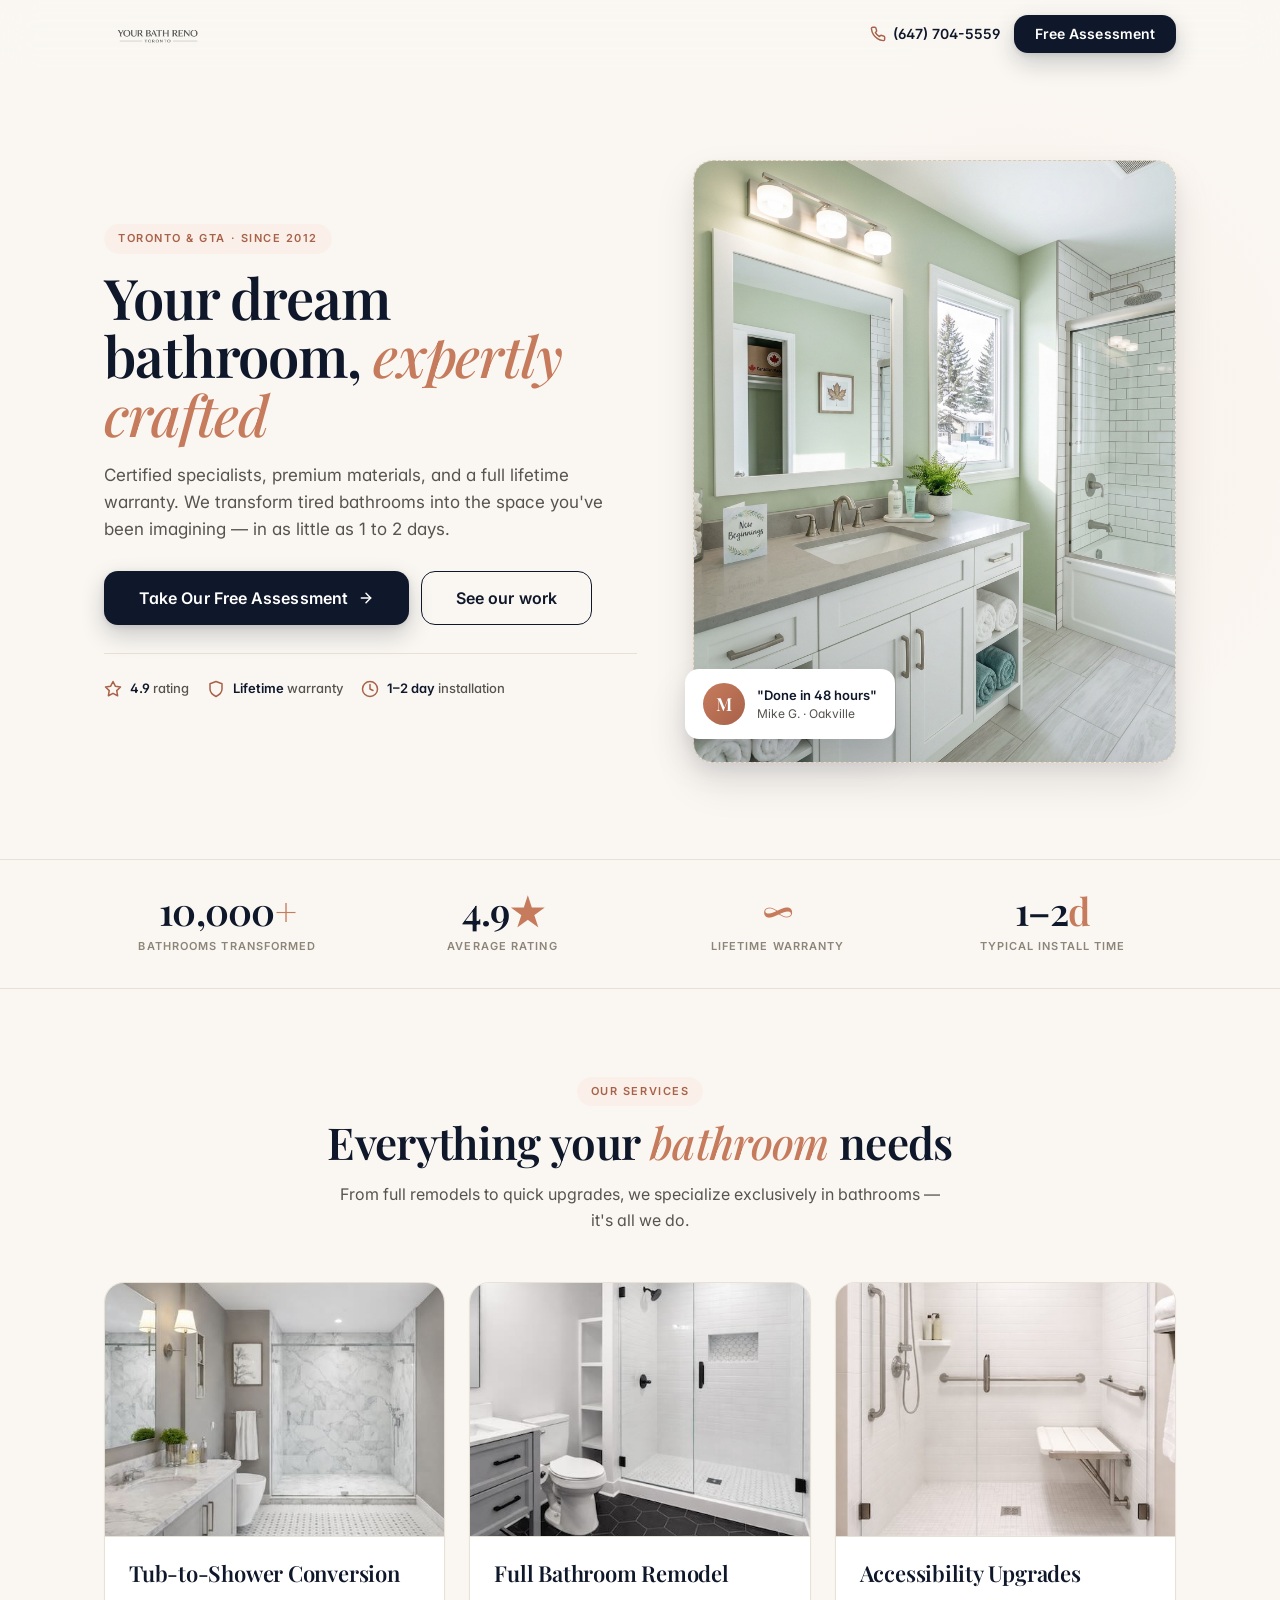
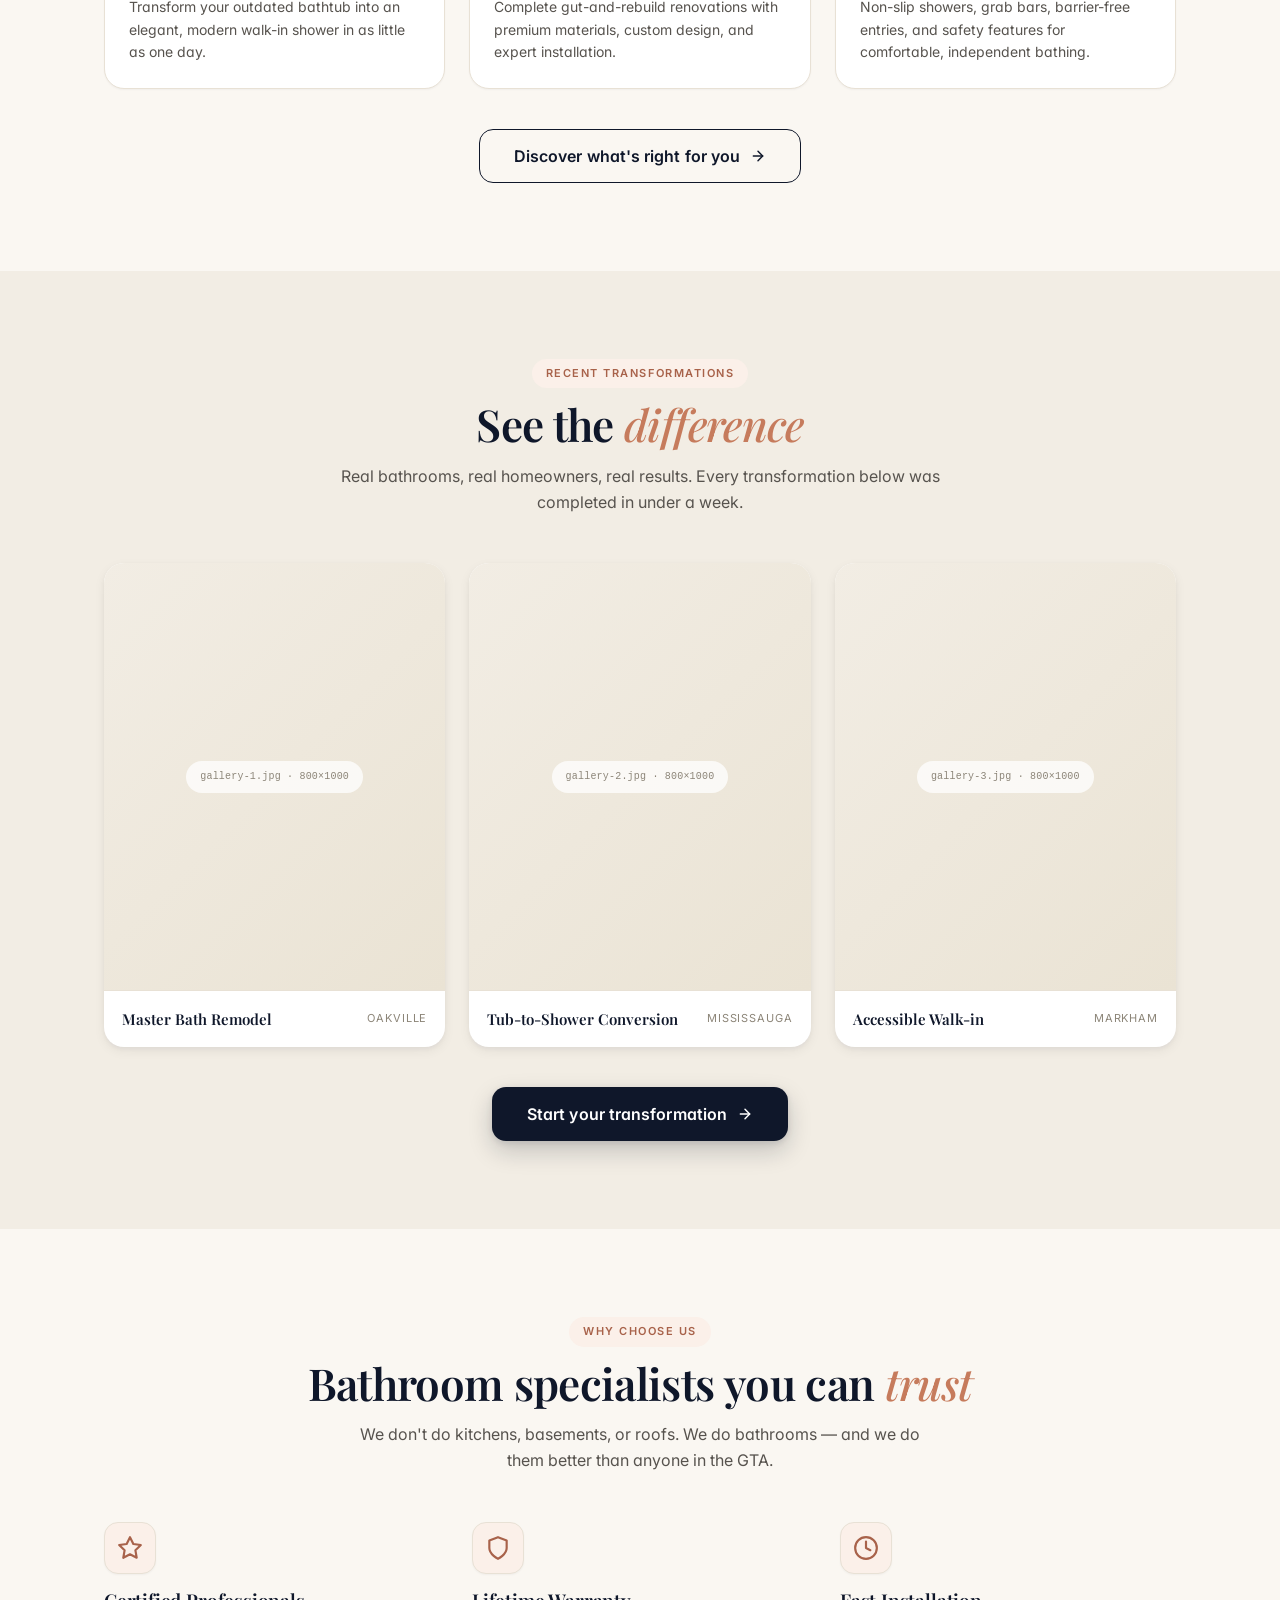
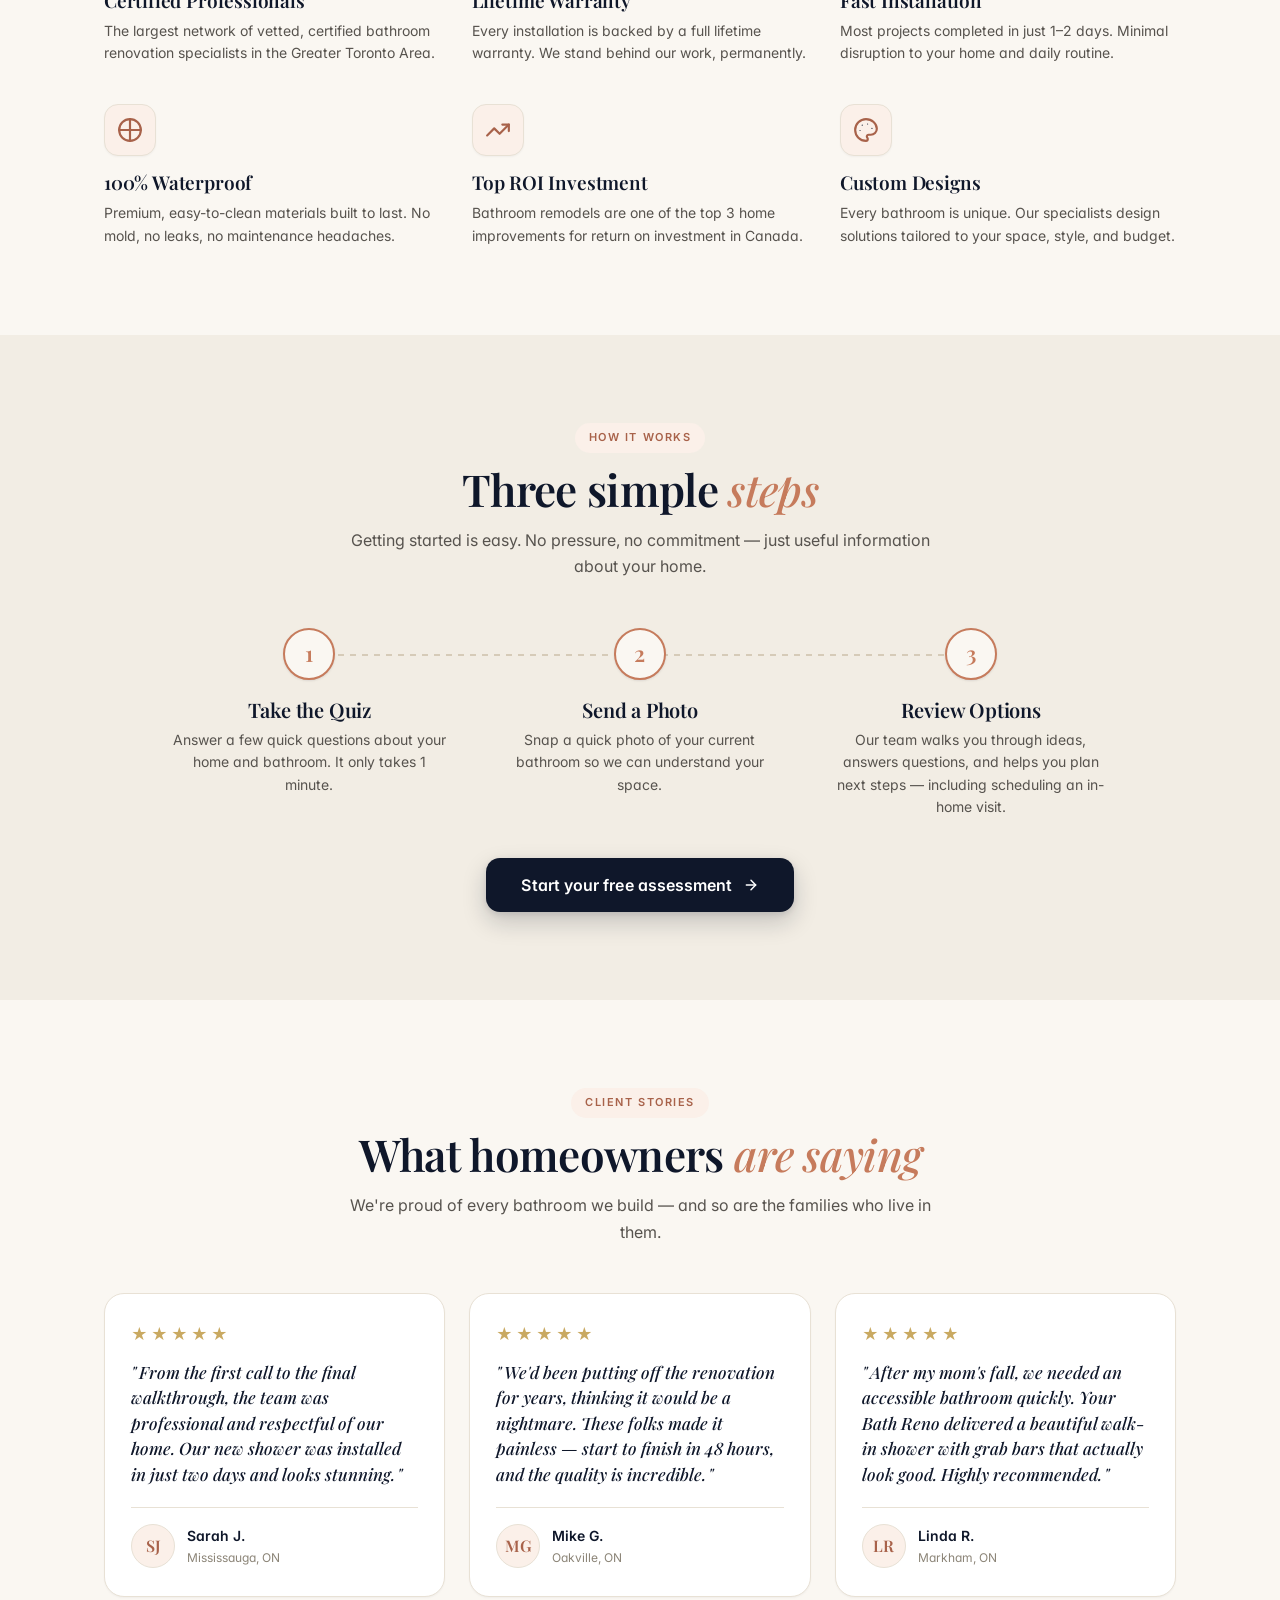
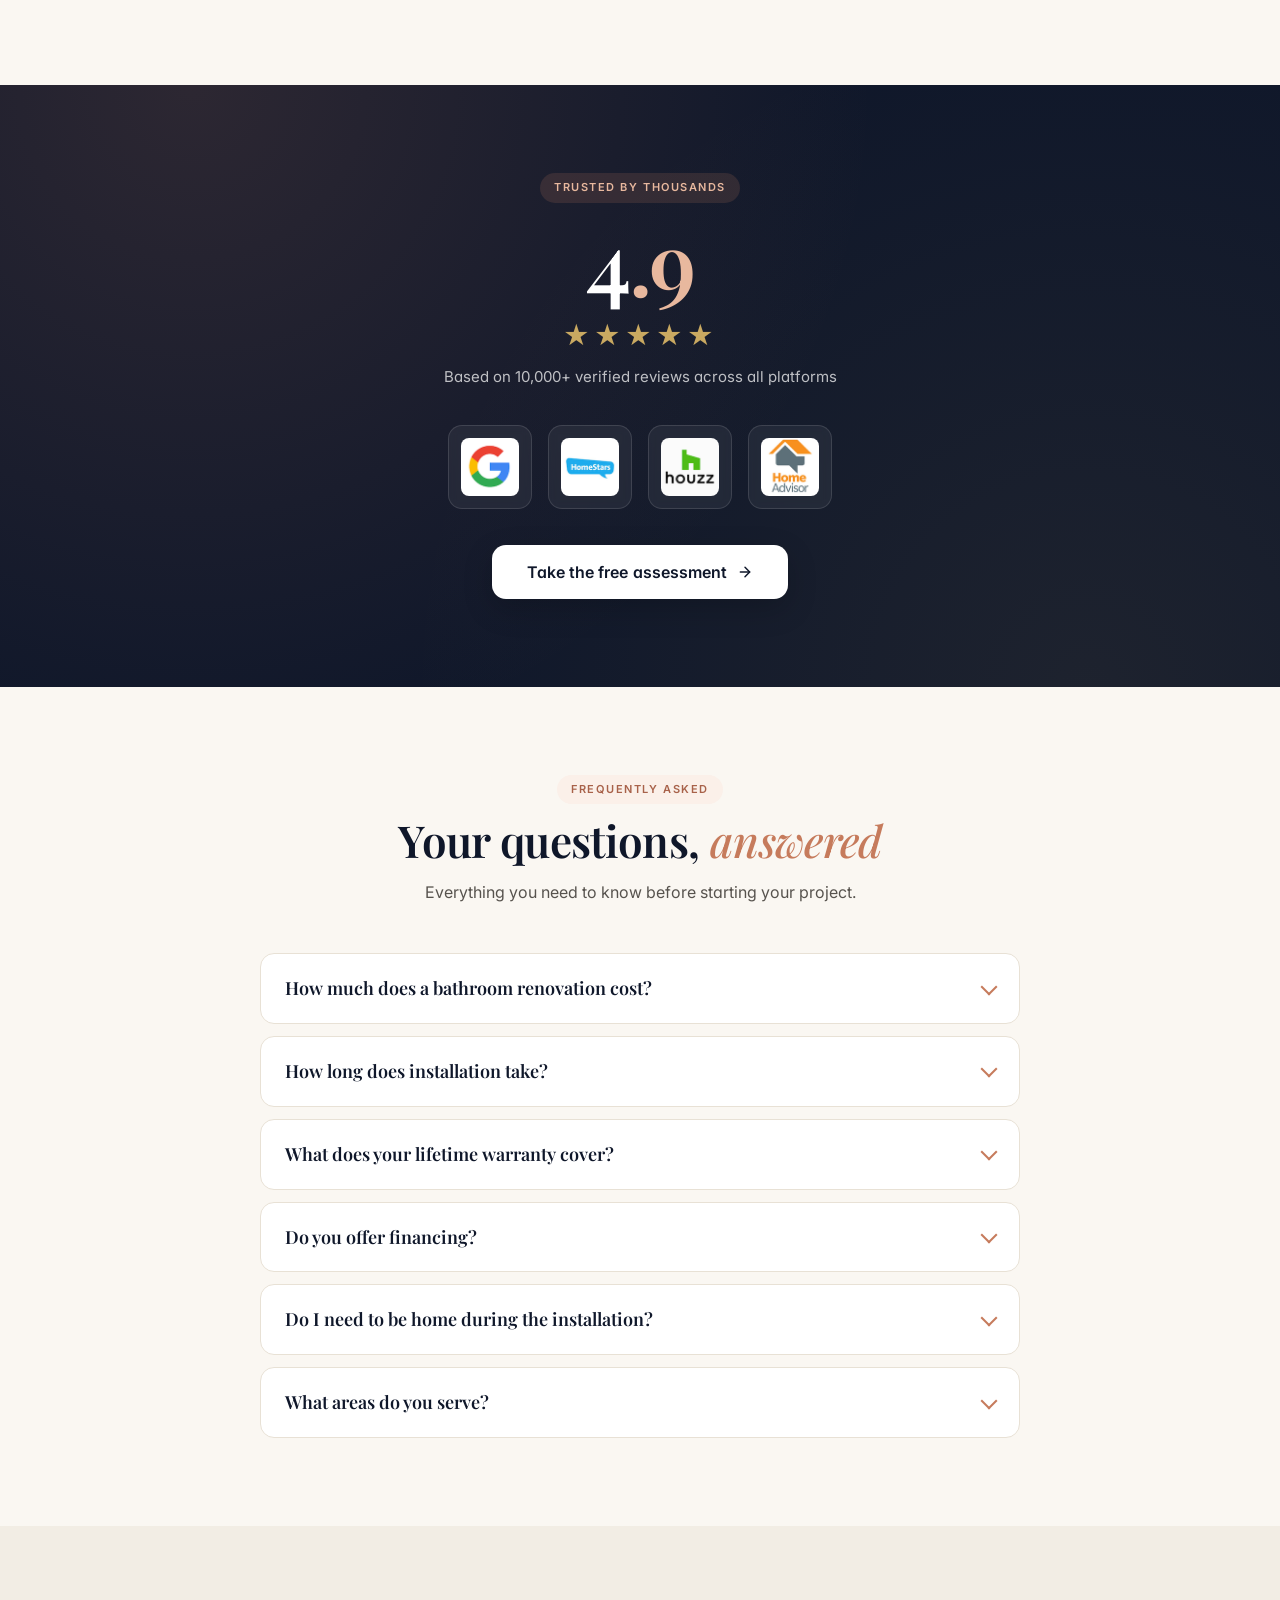
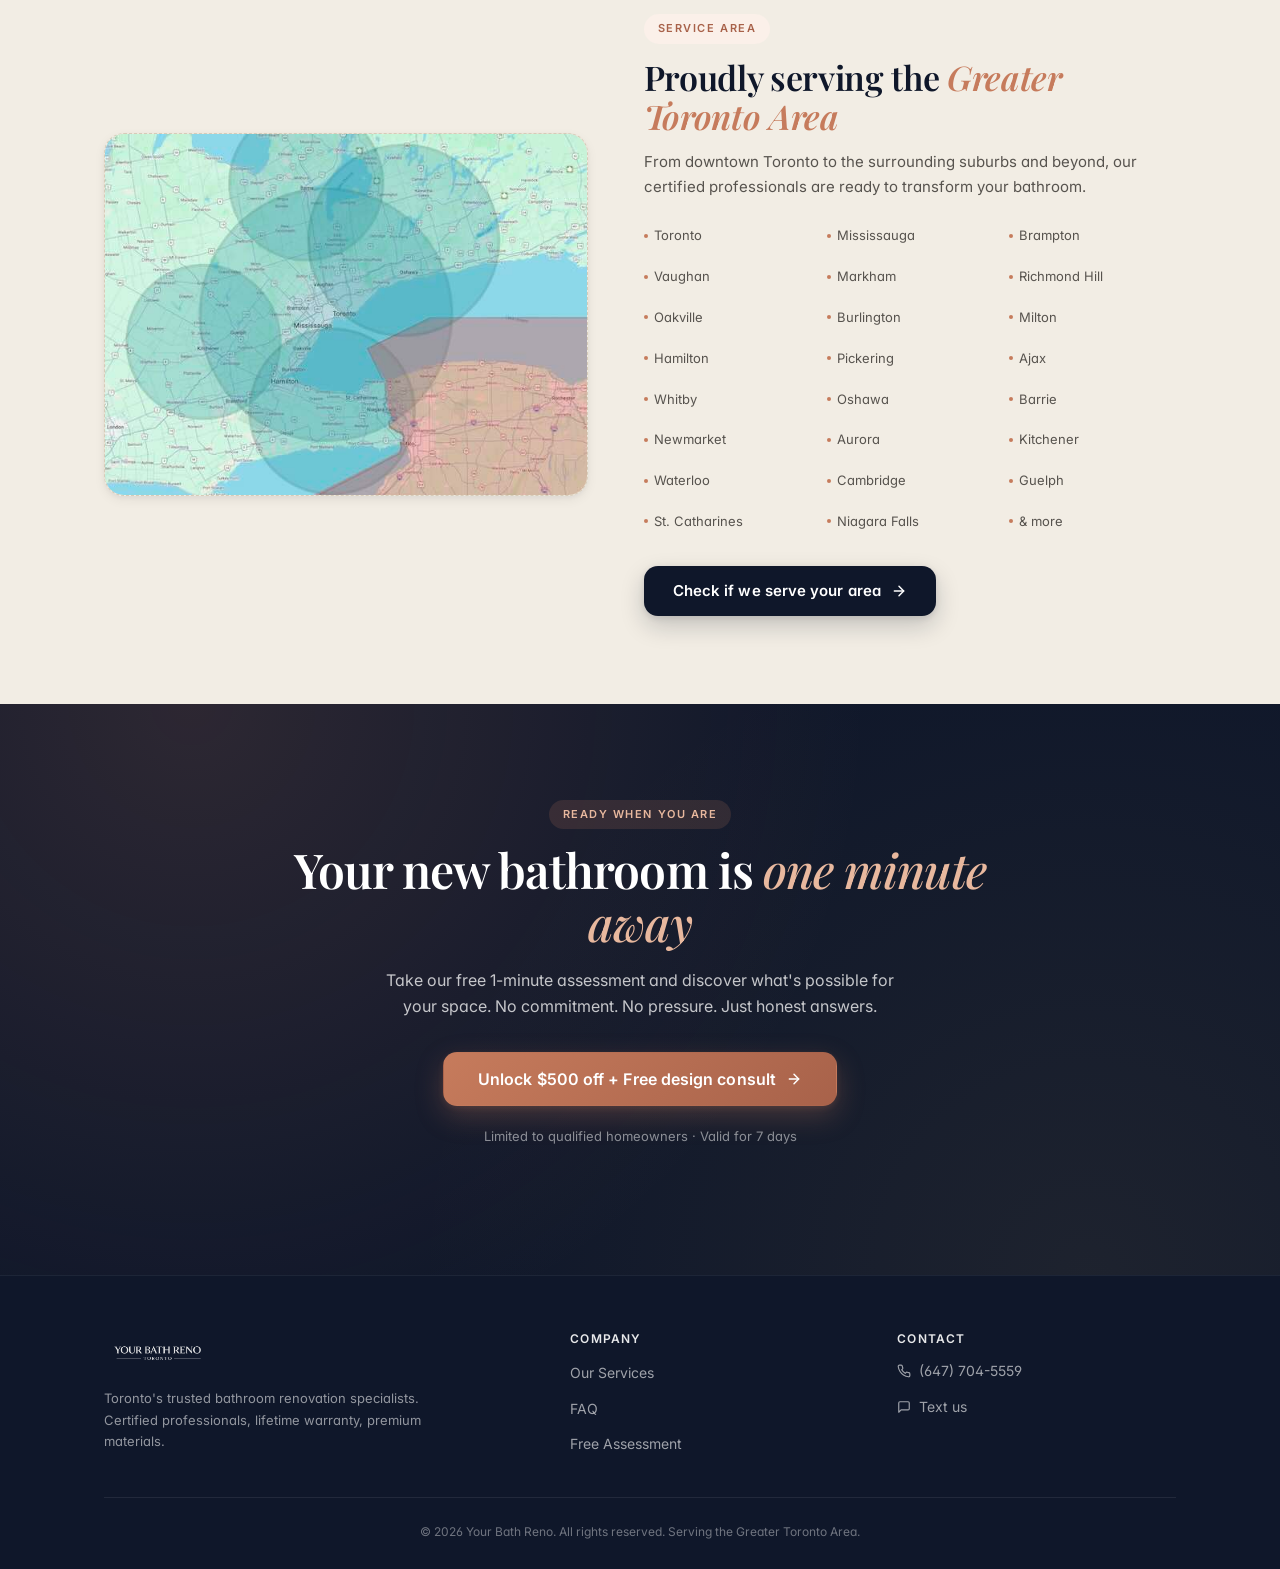
==== commit 8f04bb45: "Update index.html" ====
--- a/index.html
+++ b/index.html
@@ -230,7 +230,7 @@
   border-radius: 999px;
   white-space: nowrap;
   letter-spacing: .02em;
-  z-index: 3;
+  z-index: 1;
 }
 .img-slot img {
   position: absolute;
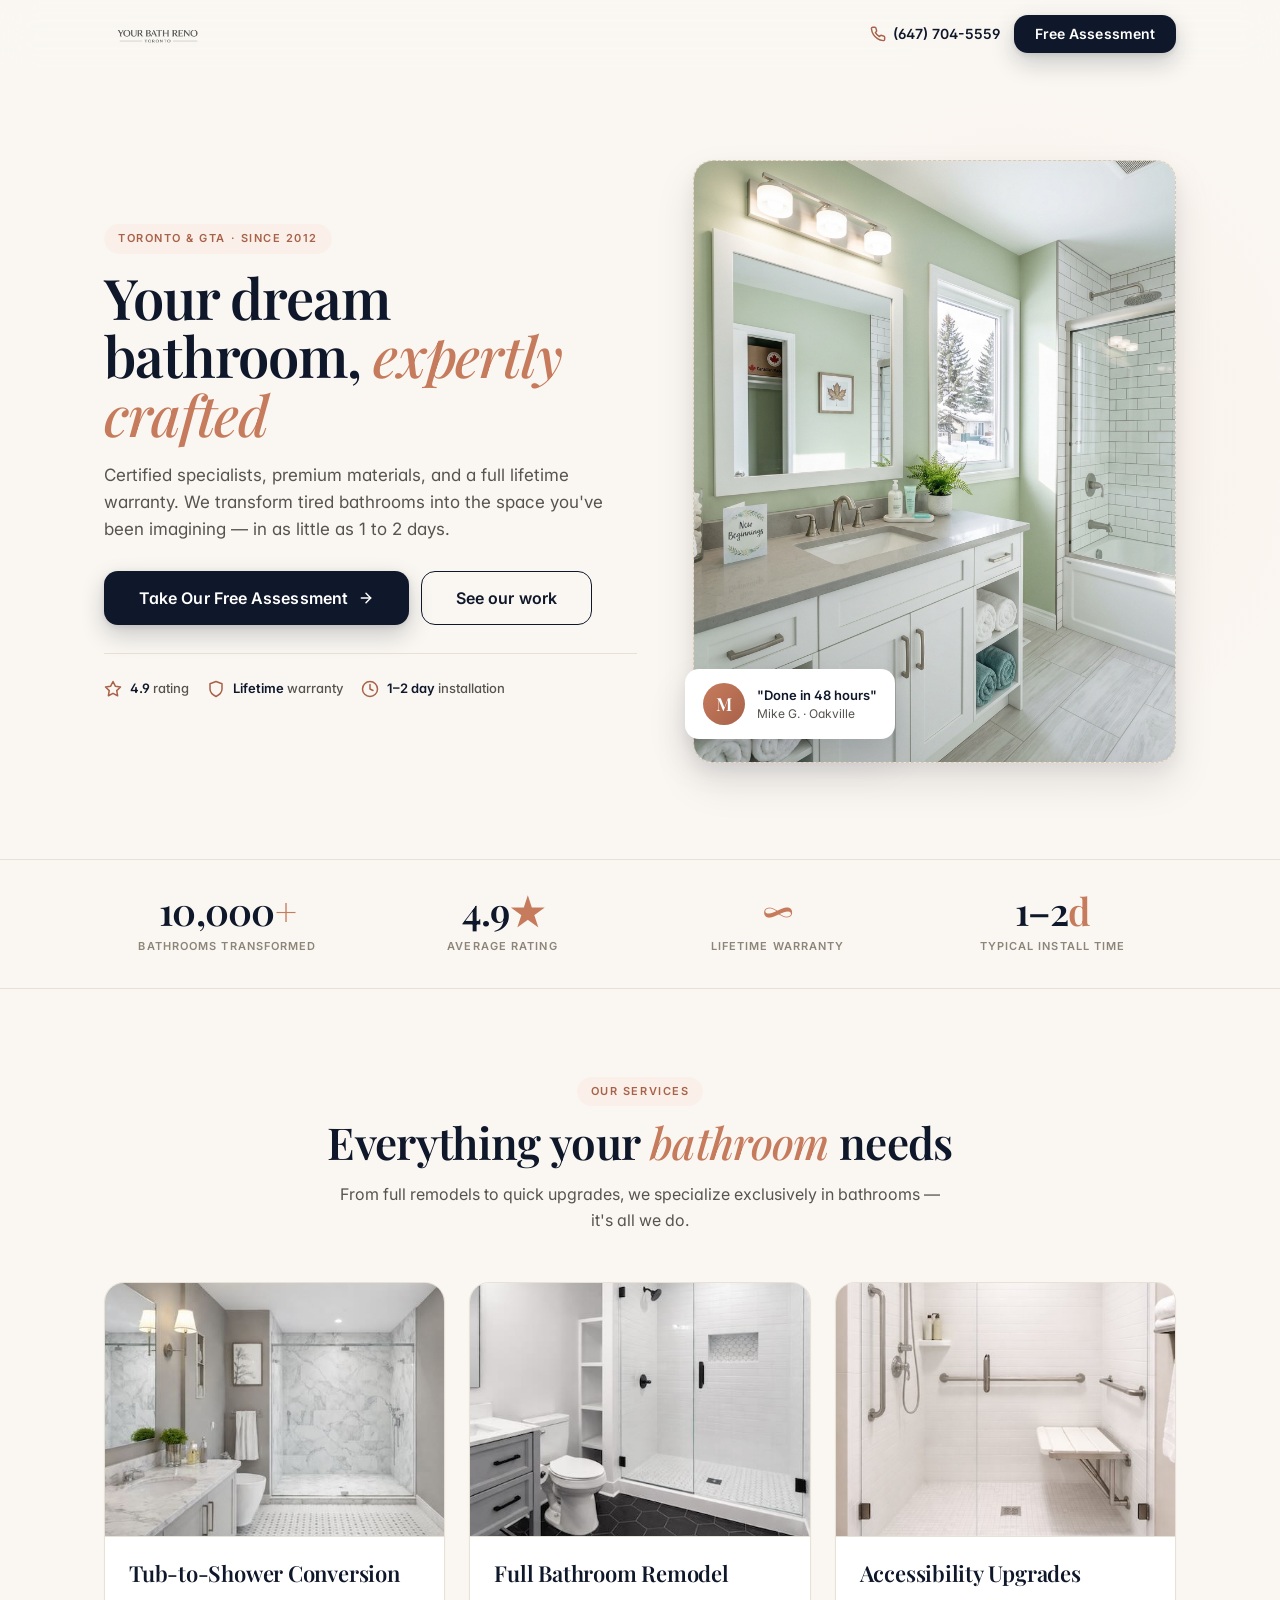
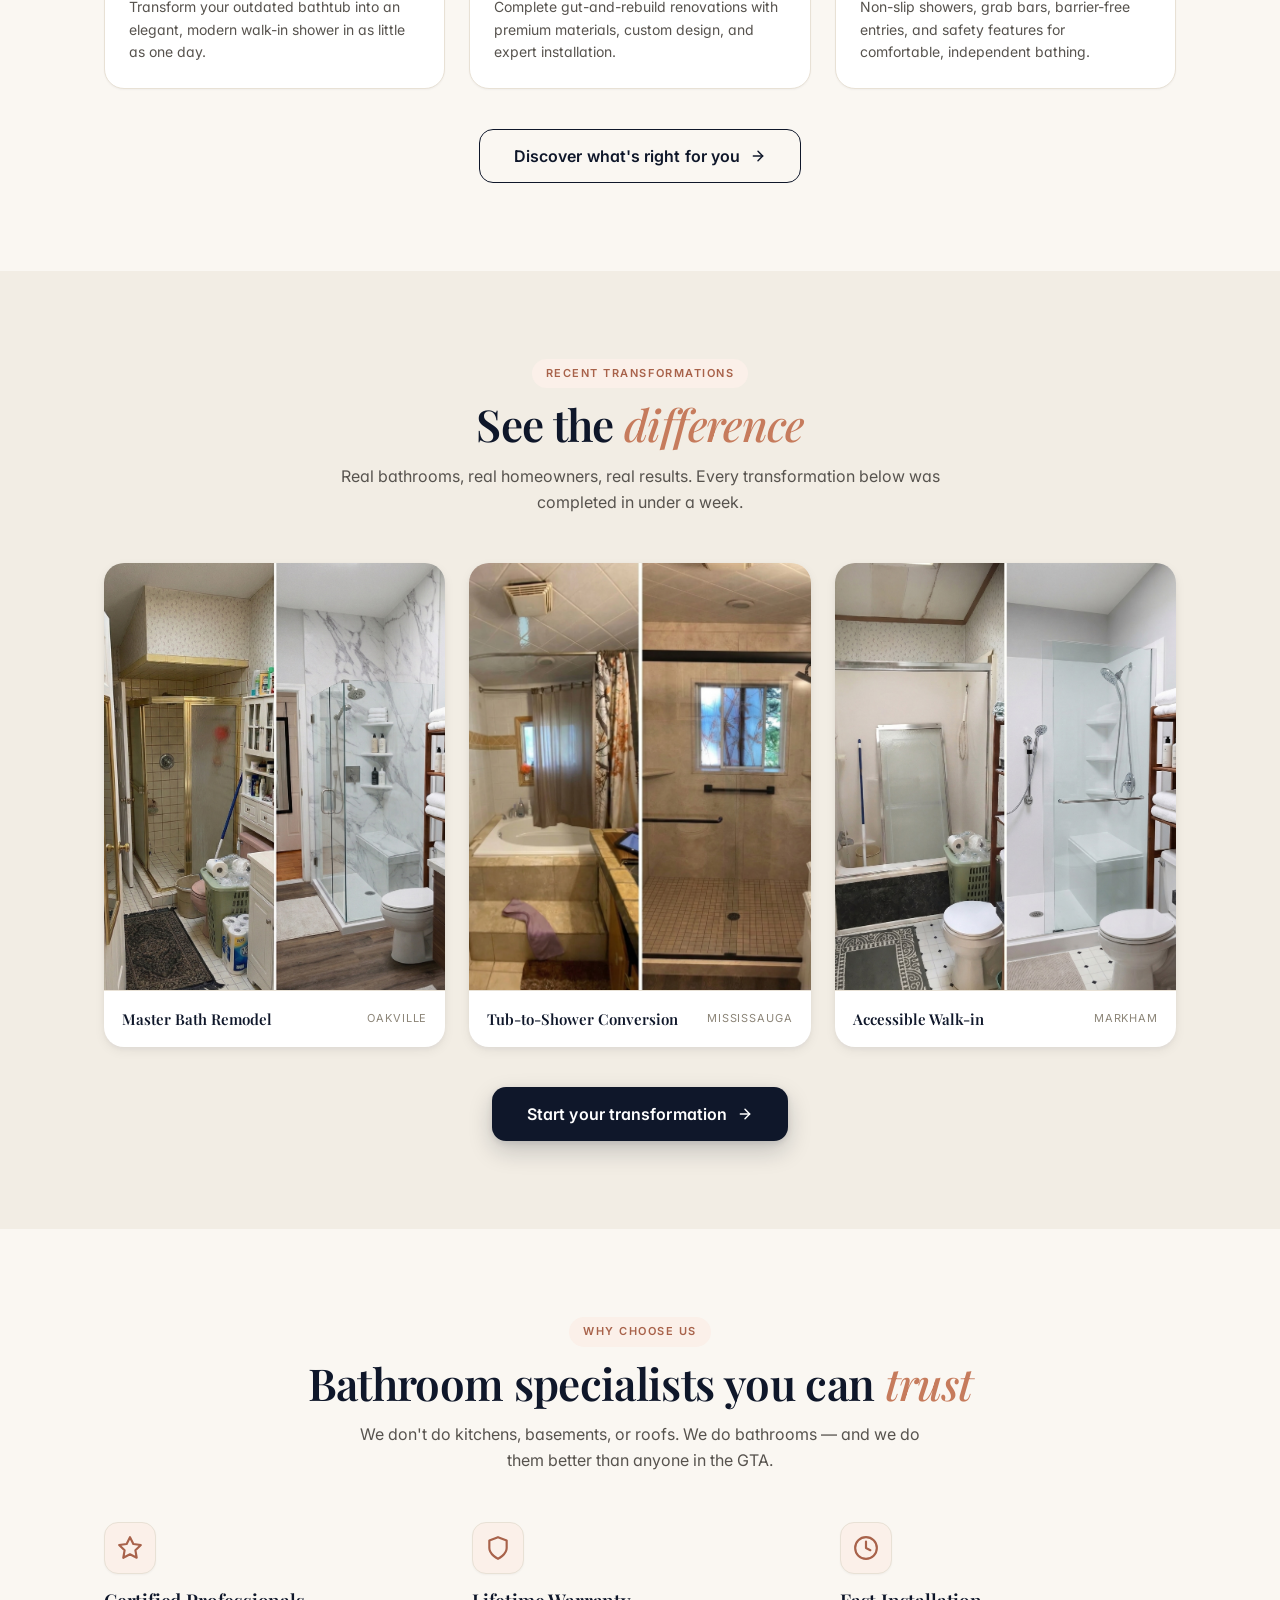
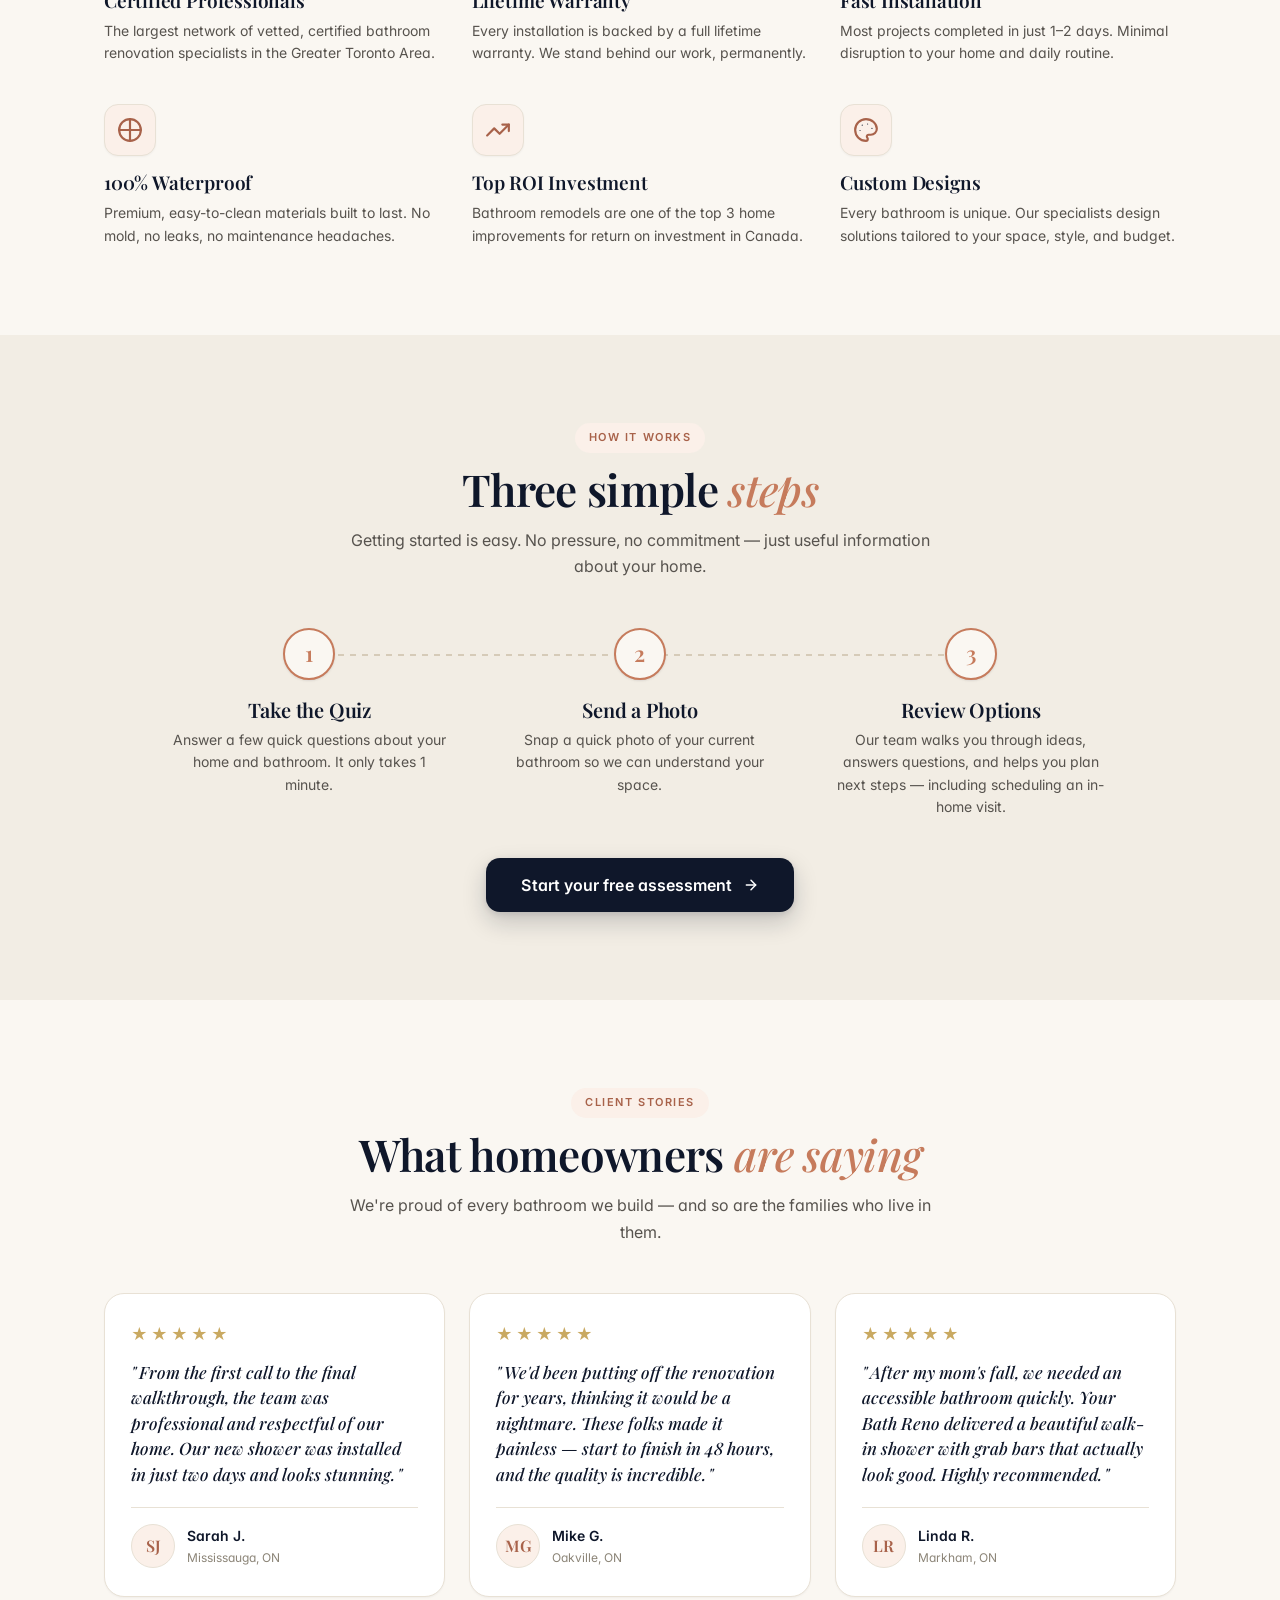
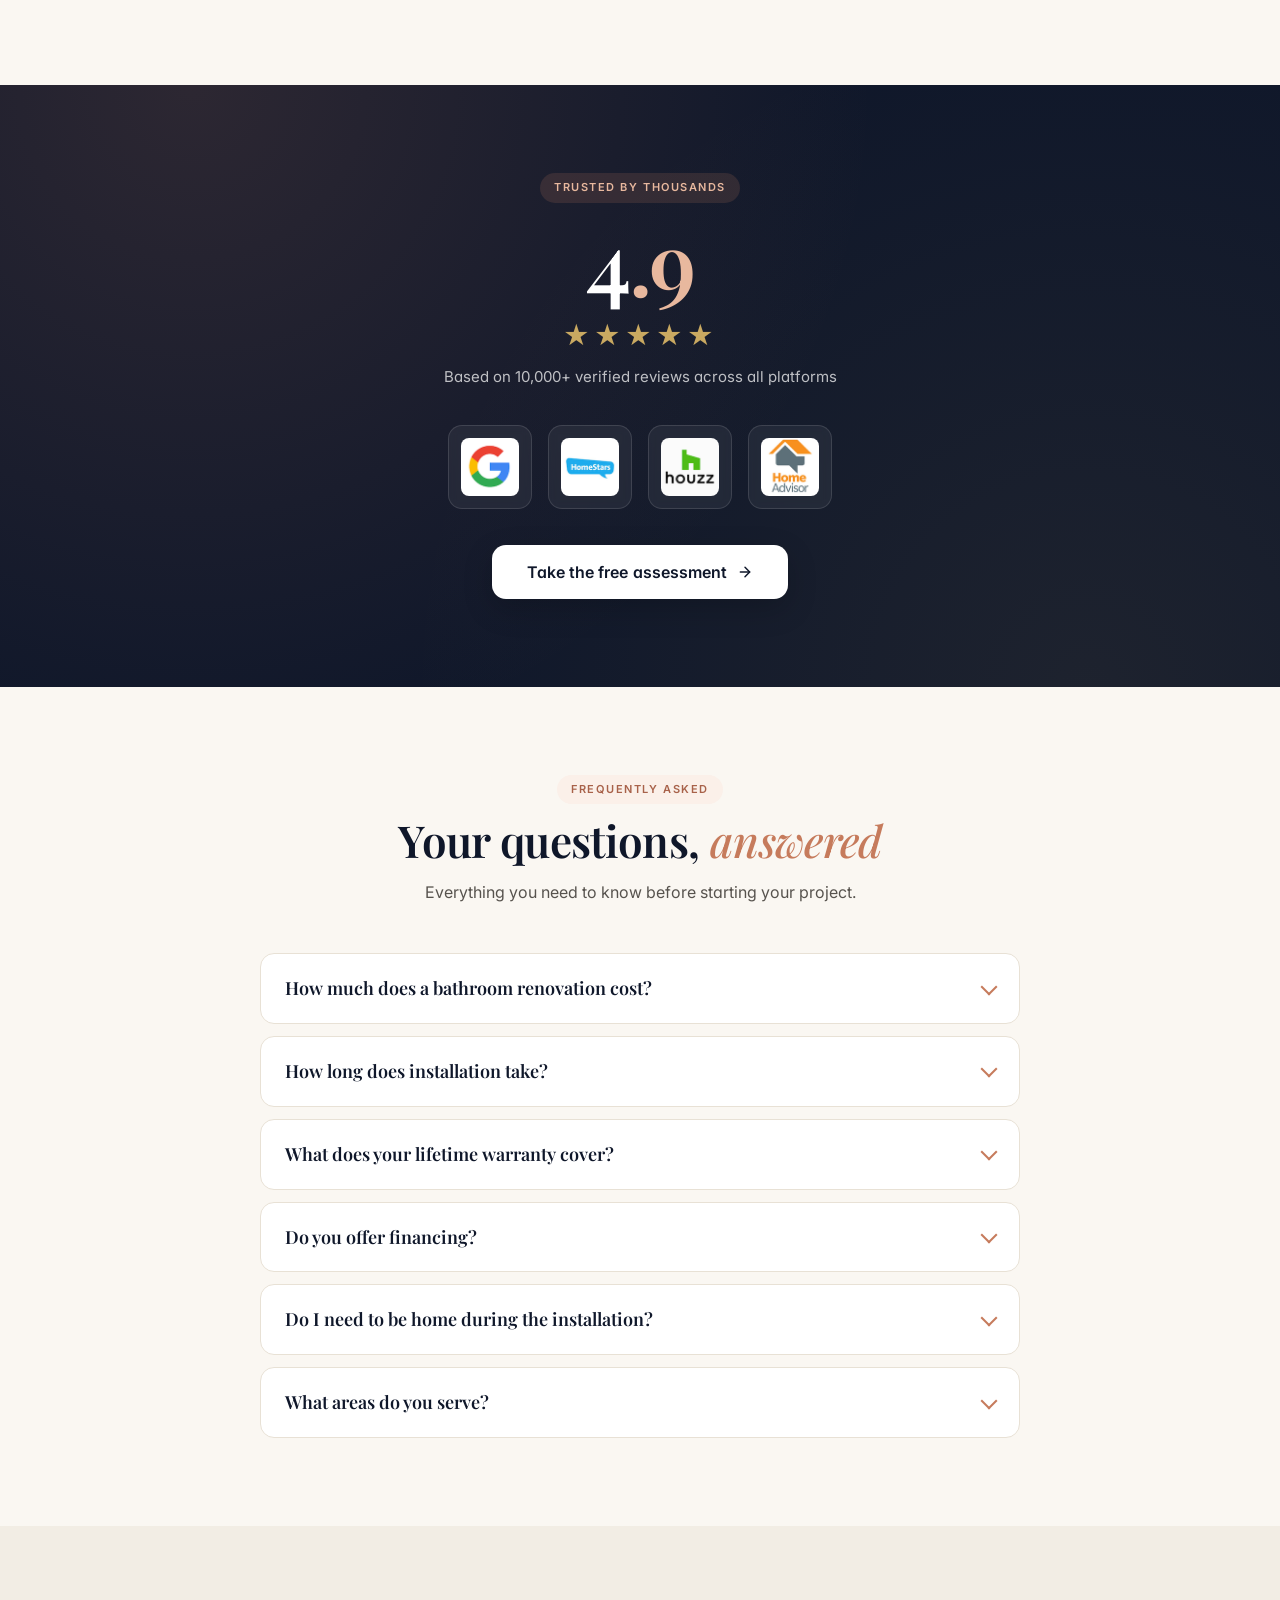
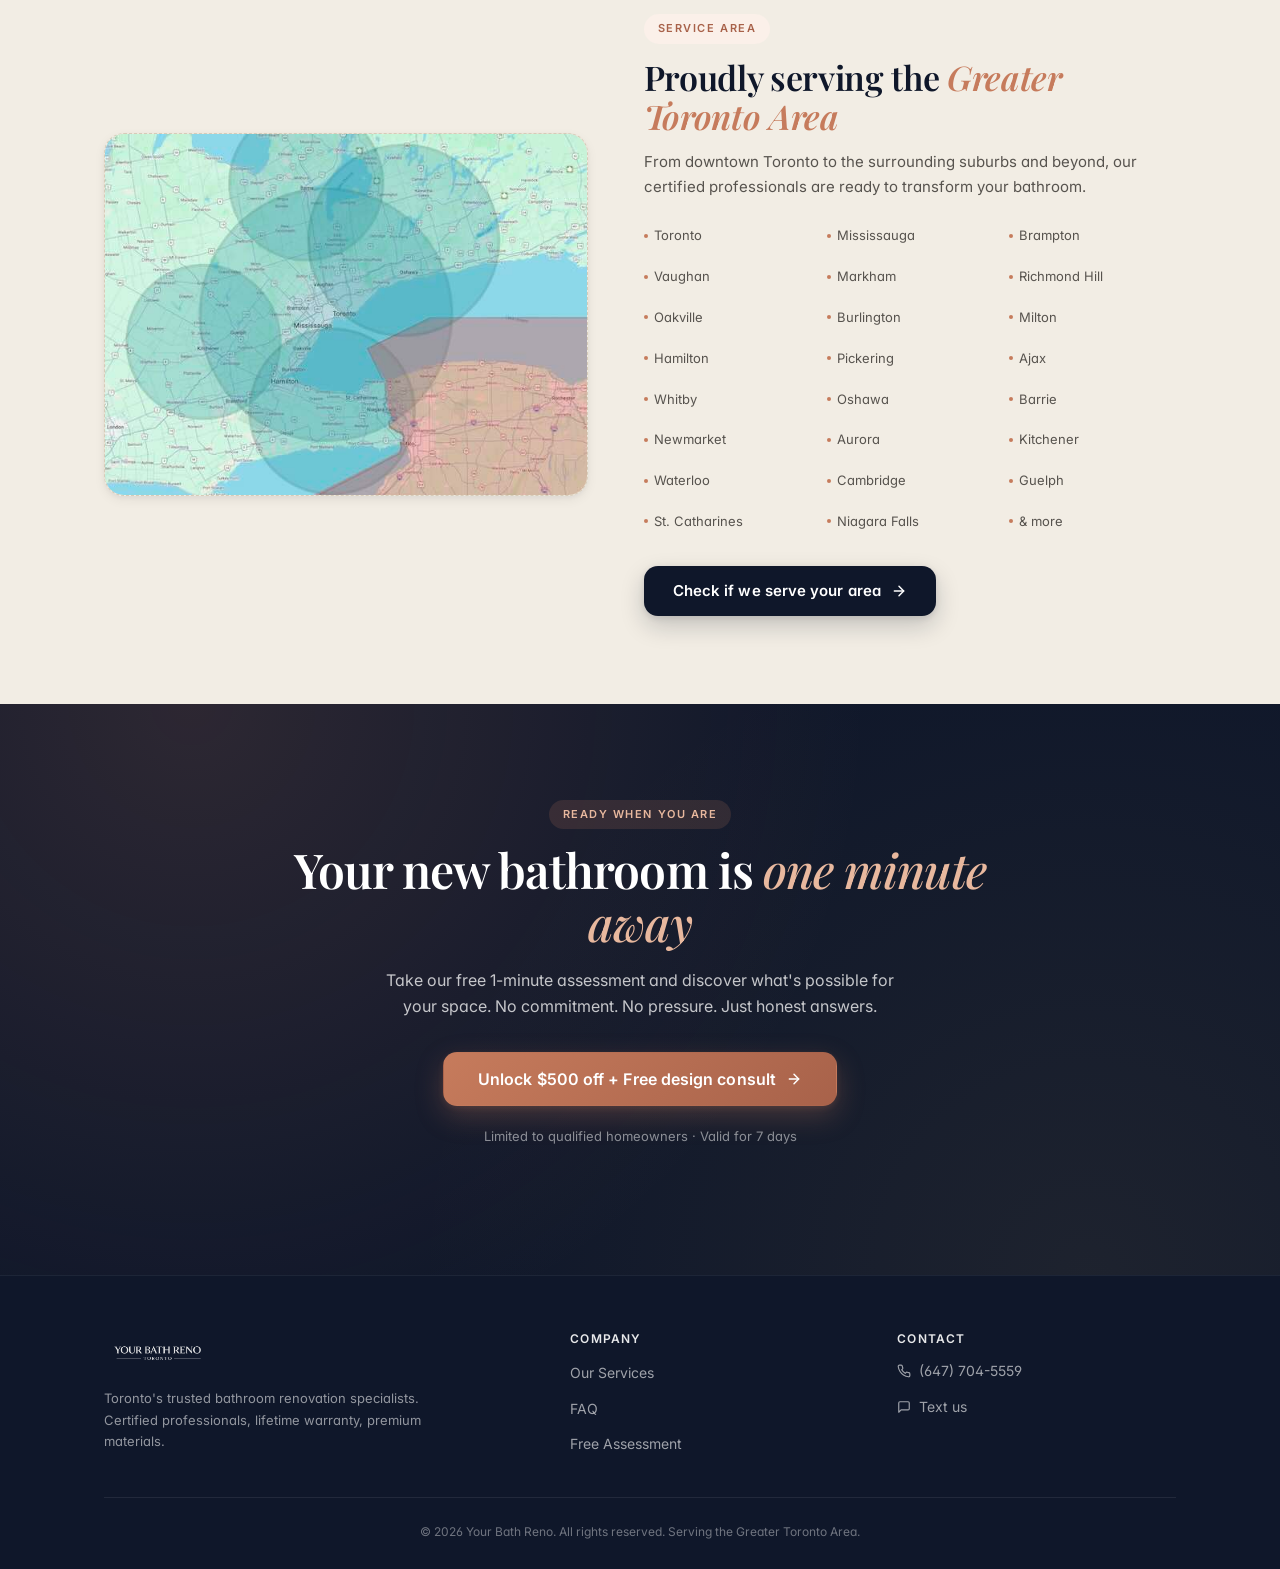
==== commit 5f53ffd7: "index.html" ====
--- a/index.html
+++ b/index.html
@@ -29,7 +29,7 @@
   gtag('js', new Date());
   gtag('config', 'G-YTF6K0LFGK');
 </script>
-<title>Your Bath Reno — Bathroom Renovation Specialists | Toronto & GTA</title>
+<title>Your Bat Reno — Bathroom Renovation Specialists | Toronto & GTA</title>
 <link rel="icon" type="image/png" href="favicon.png">
 <link rel="preconnect" href="https://fonts.googleapis.com">
 <link rel="preconnect" href="https://fonts.gstatic.com" crossorigin>
